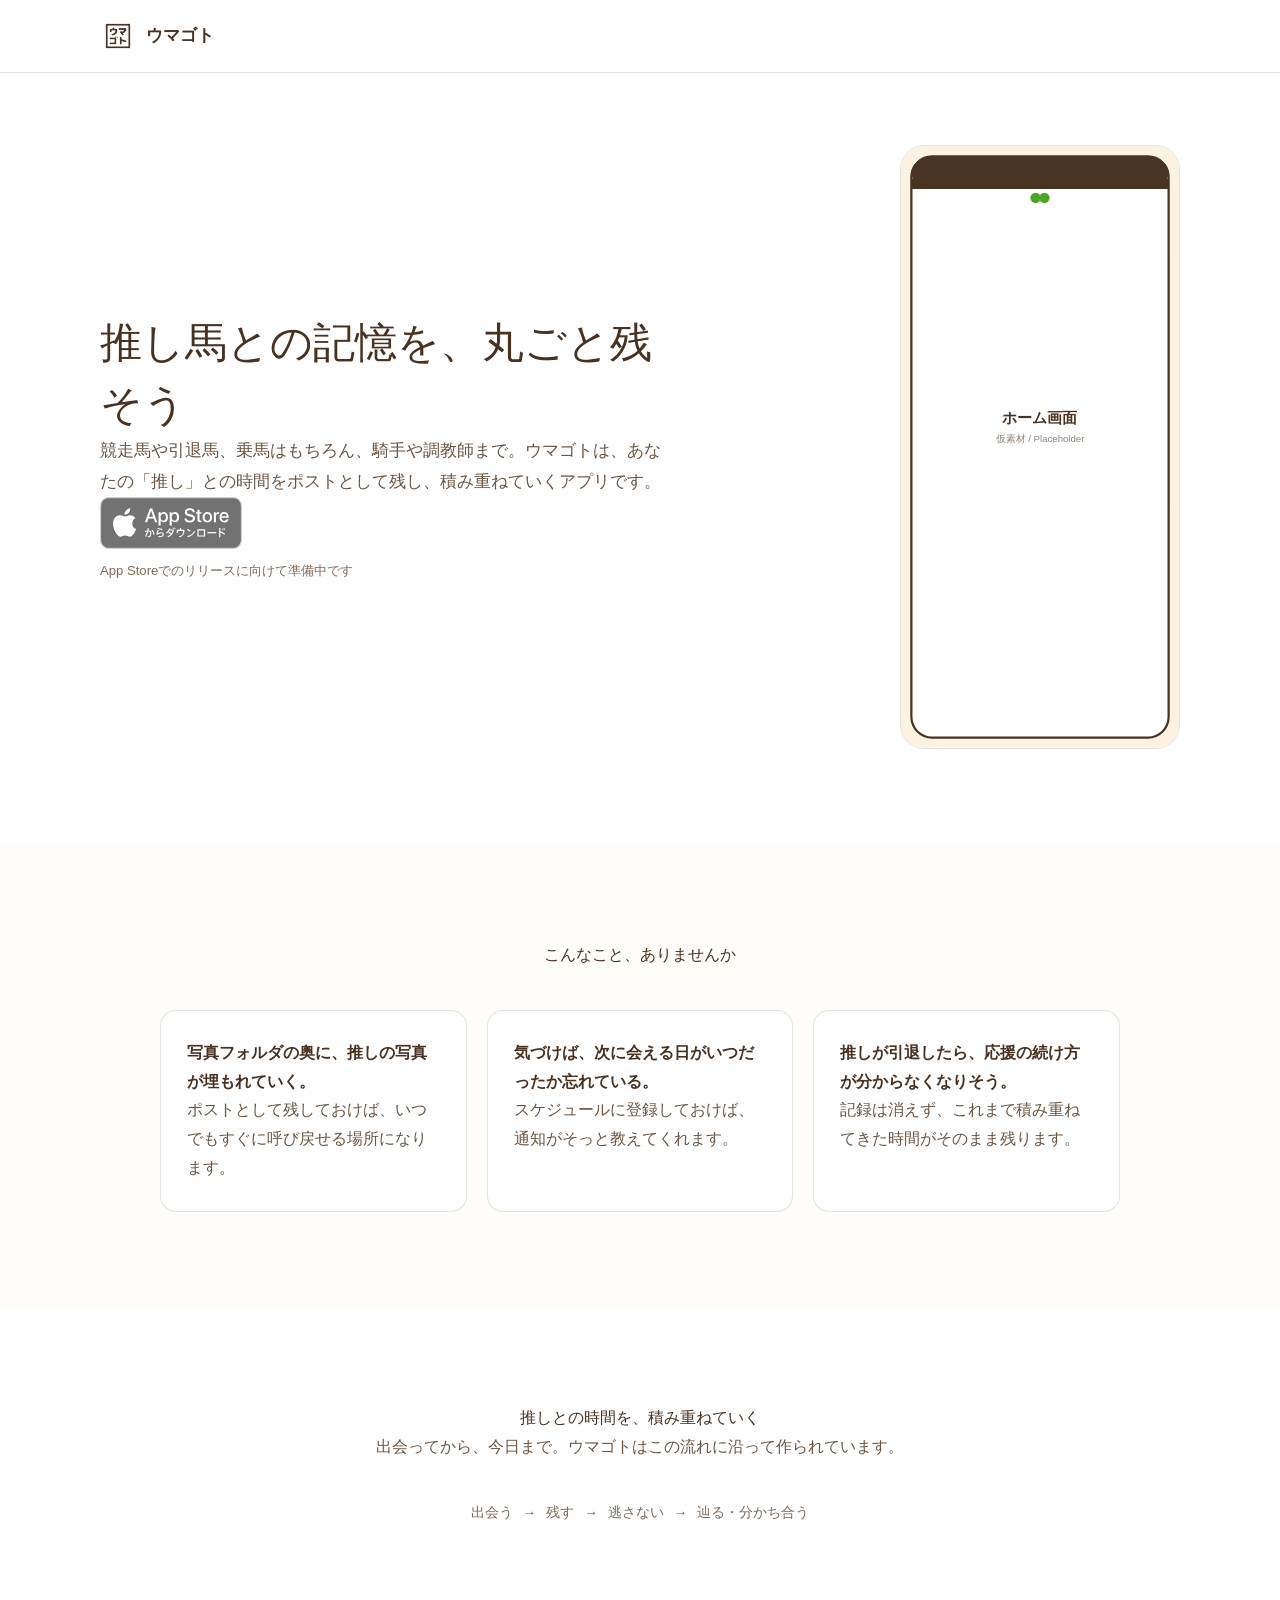
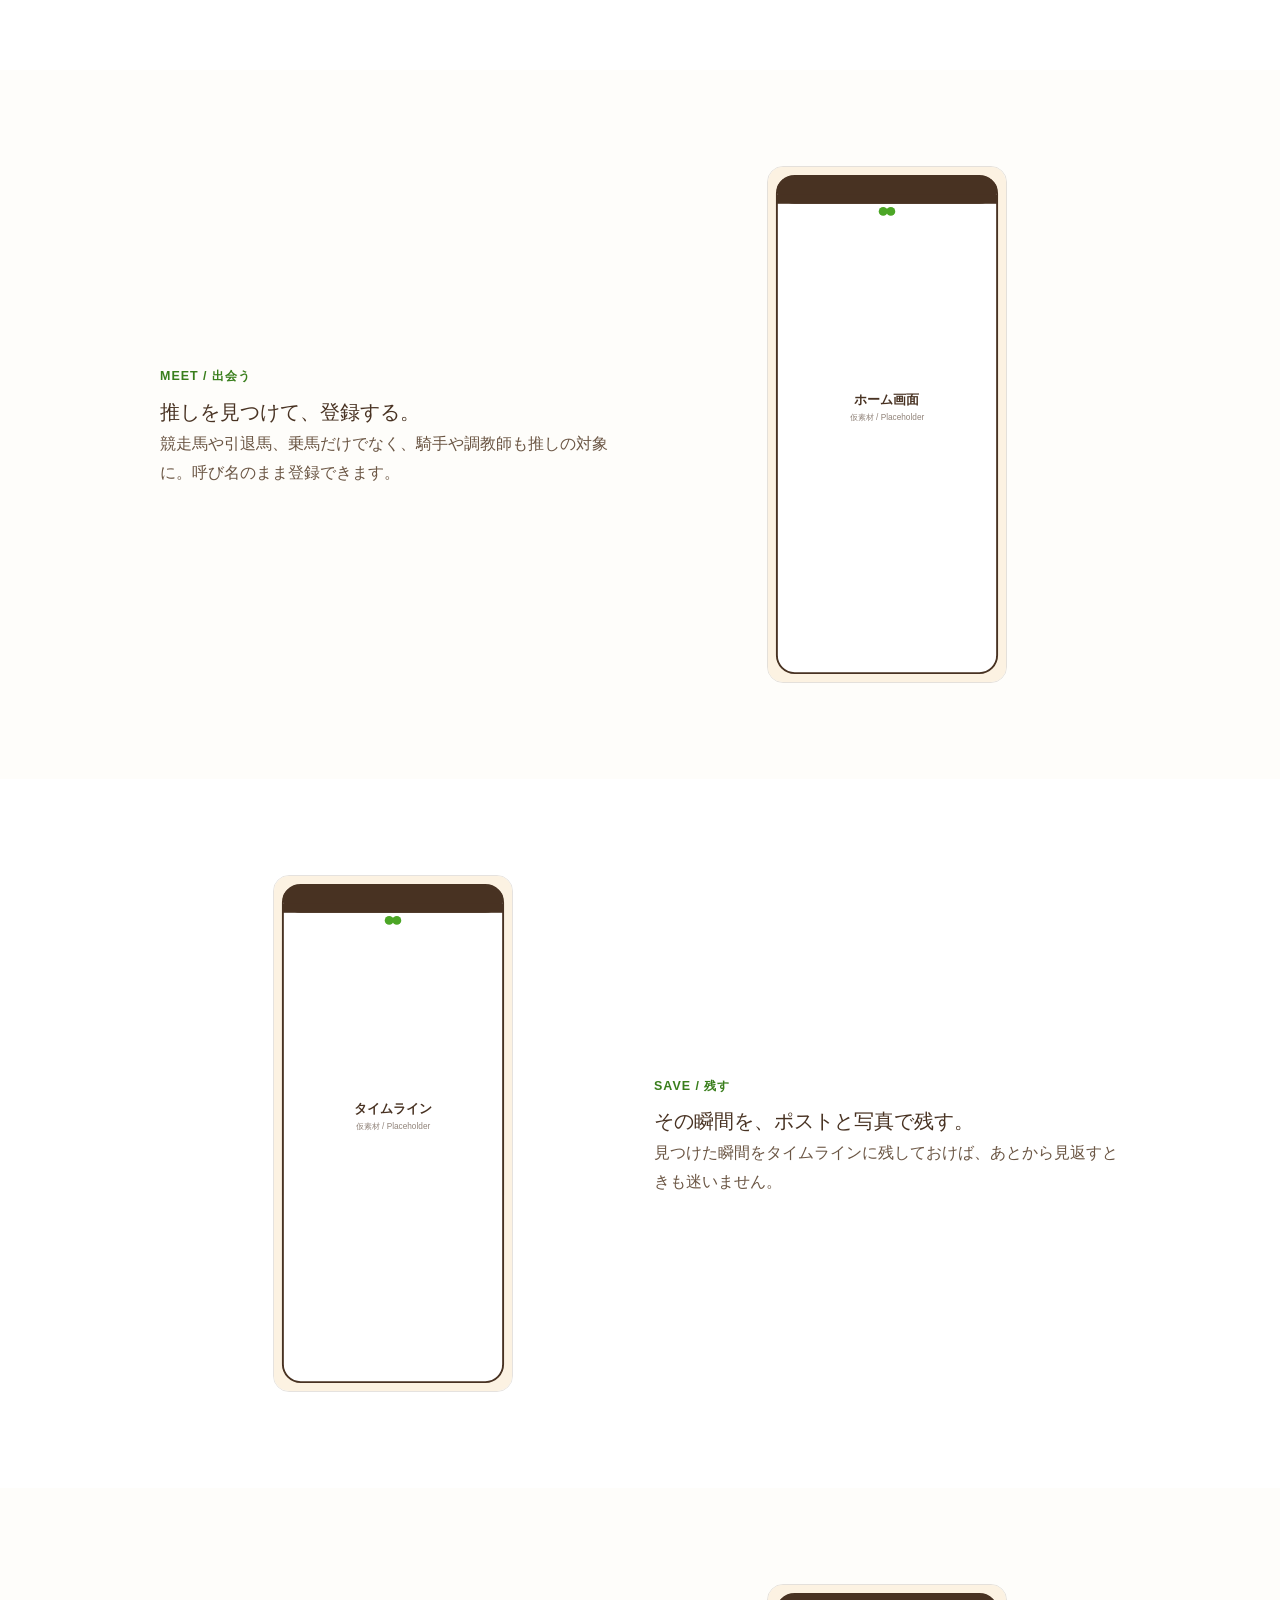
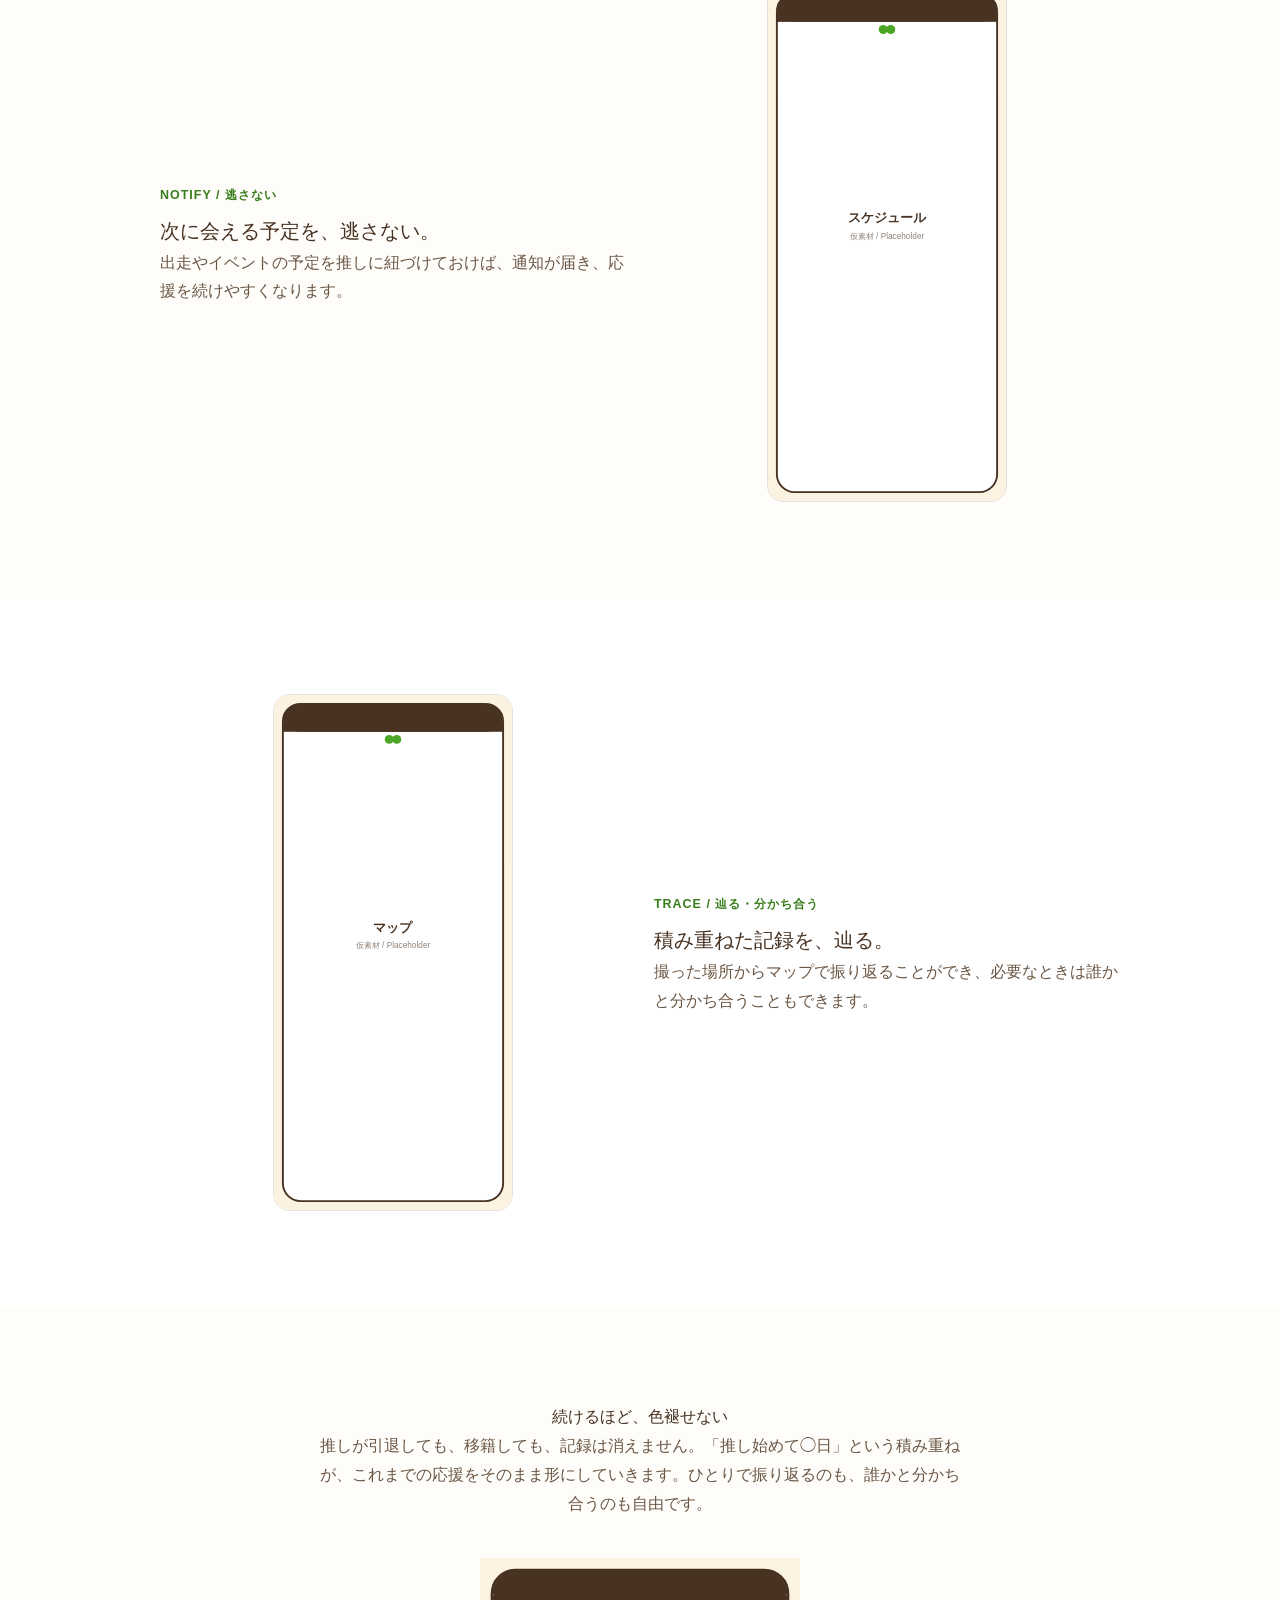
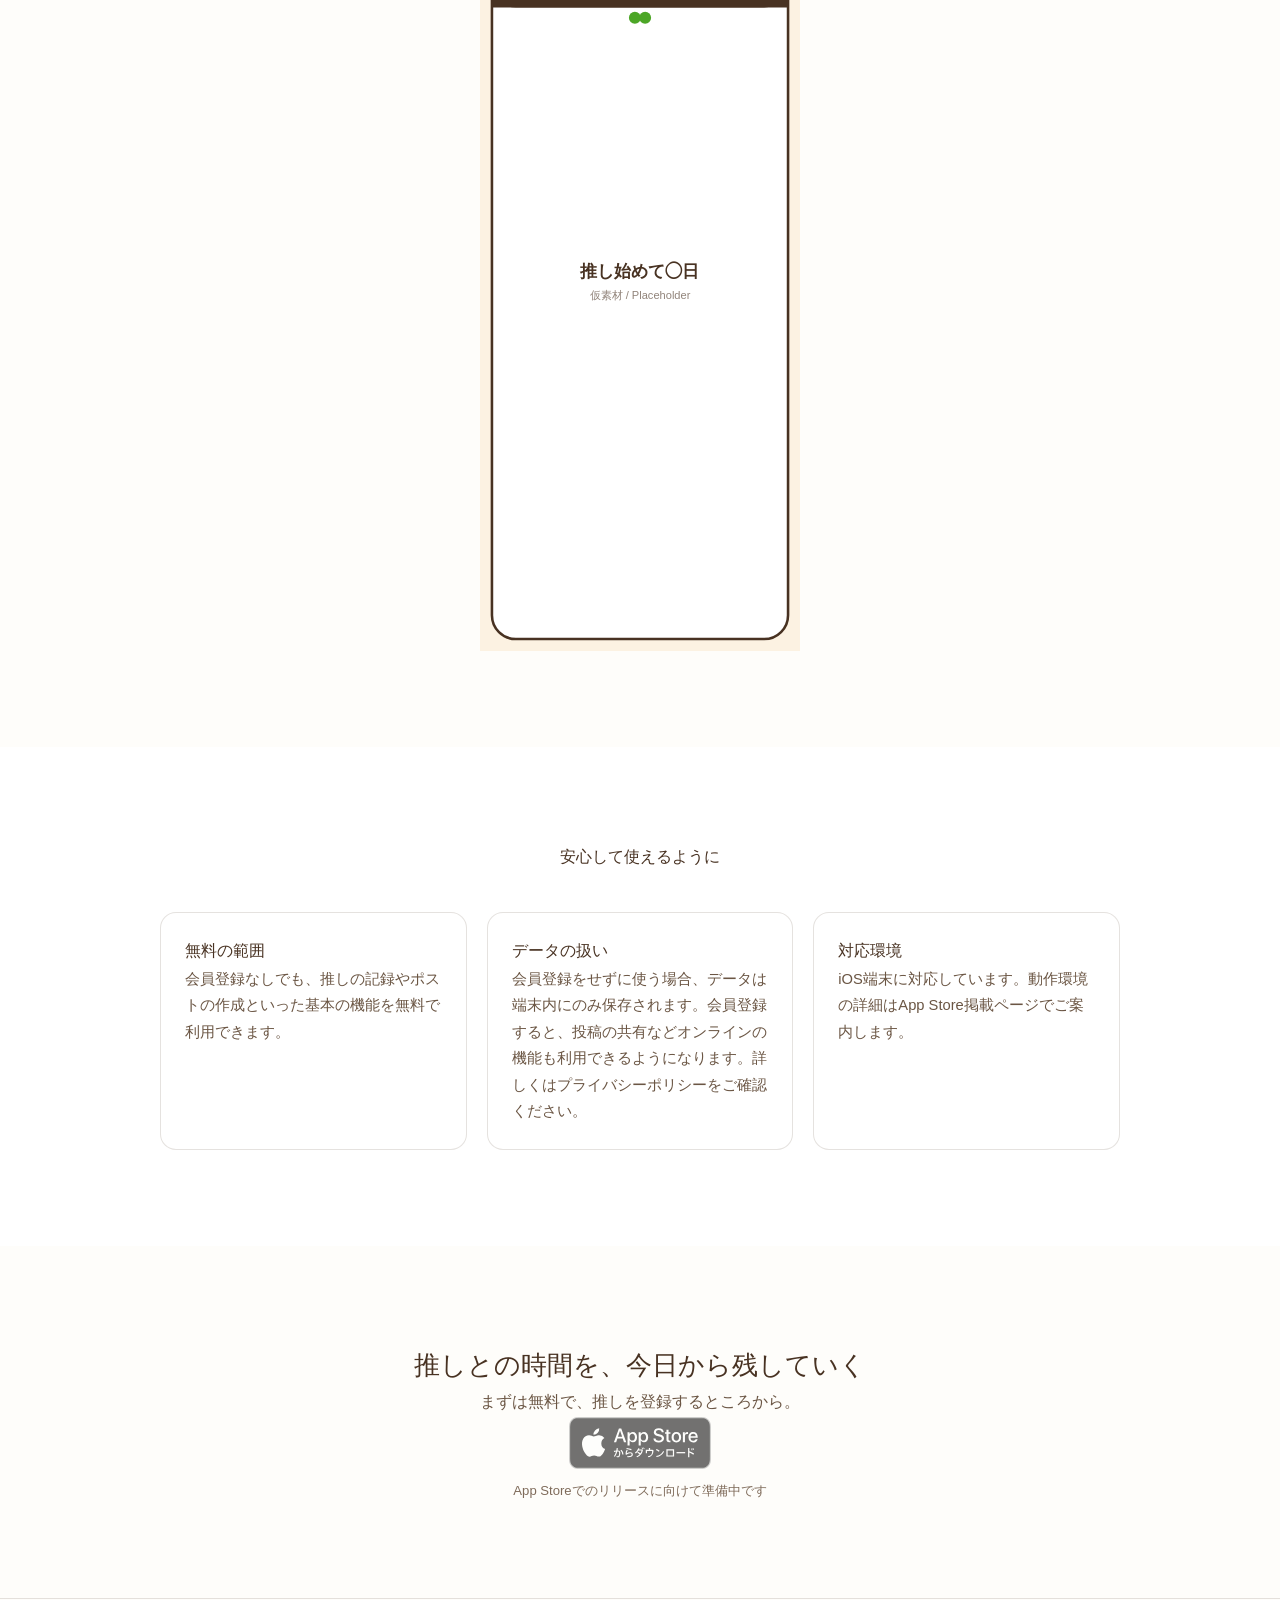
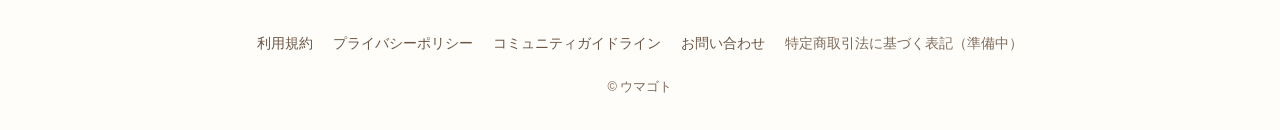
==== index.html @ 42f21f03 "feat: ウマゴト サービスサイトの初期実装 - トップページ（ファーストビュー/共感/主要機能/続ける価値/信頼material/最終CTA） - 利用規約・プライバシーポリシー・コミュニティガイ" ====
<!DOCTYPE html>
<html lang="ja">
<head>
<meta charset="UTF-8">
<meta name="viewport" content="width=device-width, initial-scale=1">
<title>ウマゴト｜推し馬との記憶を、丸ごと残そう</title>
<meta name="description" content="ウマゴトは、競走馬・引退馬・乗馬をはじめ、騎手や調教師まで、あなたの「推し」との時間を記録し、積み重ねていくアプリです。">
<link rel="canonical" href="https://umagoto.jp/">
<link rel="icon" type="image/png" sizes="512x512" href="/assets/images/icons/icon-512.png">
<link rel="icon" type="image/png" sizes="192x192" href="/assets/images/icons/icon-192.png">
<link rel="apple-touch-icon" href="/assets/images/icons/apple-touch-icon.png">
<meta property="og:type" content="website">
<meta property="og:site_name" content="ウマゴト">
<meta property="og:locale" content="ja_JP">
<meta property="og:title" content="ウマゴト｜推し馬との記憶を、丸ごと残そう">
<meta property="og:description" content="競走馬・引退馬・乗馬をはじめ、騎手や調教師まで。推しとの時間を記録し、積み重ねていくアプリです。">
<meta property="og:image" content="https://umagoto.jp/assets/images/og.png">
<meta property="og:url" content="https://umagoto.jp/">
<meta name="twitter:card" content="summary_large_image">
<link rel="stylesheet" href="/assets/css/tailwind.css">
<link rel="stylesheet" href="/assets/css/style.css">
</head>
<body>
<a class="skip-link" href="#main">本文へスキップ</a>

<header class="site-header">
  <div class="mx-auto flex max-w-[1120px] items-center px-5 py-[18px]">
    <a class="site-logo flex items-center gap-2.5" href="/">
      <img src="/assets/images/logo.png" alt="" width="36" height="36">
      <span>ウマゴト</span>
    </a>
  </div>
</header>

<main id="main">

  <!-- 1. ファーストビュー -->
  <section class="pt-14 pb-18 lg:pt-18 lg:pb-24">
    <div class="mx-auto grid max-w-[1120px] items-center gap-10 px-5 md:grid-cols-[1.1fr_0.9fr]">
      <div class="hero-copy text-center md:text-left">
        <h1>推し馬との記憶を、丸ごと残そう</h1>
        <p class="lede">競走馬や引退馬、乗馬はもちろん、騎手や調教師まで。ウマゴトは、あなたの「推し」との時間をポストとして残し、積み重ねていくアプリです。</p>
        <div class="hero-cta flex flex-col items-center gap-2.5 md:items-start">
          <a class="store-badge-link" href="#" aria-disabled="true" aria-label="App Storeで手に入れよう（準備中）" tabindex="-1">
            <img src="/assets/images/badges/app-store-badge-ja.svg" alt="" width="109" height="40" loading="lazy">
          </a>
          <p class="cta-note">App Storeでのリリースに向けて準備中です</p>
        </div>
      </div>
      <div class="hero-visual flex justify-center md:justify-end">
        <img class="max-w-[280px]" src="/assets/images/screenshots/screenshot-01-home.svg" alt="ウマゴトのホーム画面（仮素材）" width="375" height="812" loading="eager">
      </div>
    </div>
  </section>

  <!-- 2. 共感・利用場面 -->
  <section class="alt py-18 lg:py-24" aria-labelledby="empathy-heading">
    <div class="mx-auto max-w-[1120px] px-5">
      <div class="section-head mx-auto mb-10 max-w-[640px] text-center">
        <h2 id="empathy-heading">こんなこと、ありませんか</h2>
      </div>
      <div class="mx-auto grid max-w-[960px] grid-cols-1 gap-5 md:grid-cols-3">
        <div class="empathy-card px-[26px] py-7">
          <p class="trouble">写真フォルダの奥に、推しの写真が埋もれていく。</p>
          <p class="resolve">ポストとして残しておけば、いつでもすぐに呼び戻せる場所になります。</p>
        </div>
        <div class="empathy-card px-[26px] py-7">
          <p class="trouble">気づけば、次に会える日がいつだったか忘れている。</p>
          <p class="resolve">スケジュールに登録しておけば、通知がそっと教えてくれます。</p>
        </div>
        <div class="empathy-card px-[26px] py-7">
          <p class="trouble">推しが引退したら、応援の続け方が分からなくなりそう。</p>
          <p class="resolve">記録は消えず、これまで積み重ねてきた時間がそのまま残ります。</p>
        </div>
      </div>
    </div>
  </section>

  <!-- 3. 主要機能・見出し帯 -->
  <section class="py-18 lg:py-24" aria-labelledby="features-heading">
    <div class="mx-auto max-w-[1120px] px-5">
      <div class="section-head mx-auto mb-10 max-w-[640px] text-center">
        <h2 id="features-heading">推しとの時間を、積み重ねていく</h2>
        <p>出会ってから、今日まで。ウマゴトはこの流れに沿って作られています。</p>
      </div>
      <p class="flow-index" aria-hidden="true">
        <span>出会う</span><span>残す</span><span>逃さない</span><span>辿る・分かち合う</span>
      </p>
    </div>
  </section>

  <!-- 3-1. 出会う -->
  <section class="alt py-18 lg:py-24">
    <div class="mx-auto max-w-[1120px] px-5">
      <div class="mx-auto grid max-w-[960px] grid-cols-1 items-center gap-7 md:grid-cols-2">
        <div class="feature-copy">
          <span class="eyebrow">MEET / 出会う</span>
          <h3>推しを見つけて、登録する。</h3>
          <p>競走馬や引退馬、乗馬だけでなく、騎手や調教師も推しの対象に。呼び名のまま登録できます。</p>
        </div>
        <div class="feature-visual">
          <img class="mx-auto max-w-[240px]" src="/assets/images/screenshots/screenshot-01-home.svg" alt="推しの登録画面（仮素材）" width="375" height="812" loading="lazy">
        </div>
      </div>
    </div>
  </section>

  <!-- 3-2. 残す -->
  <section class="py-18 lg:py-24">
    <div class="mx-auto max-w-[1120px] px-5">
      <div class="mx-auto grid max-w-[960px] grid-cols-1 items-center gap-7 md:grid-cols-2">
        <div class="feature-copy md:order-2">
          <span class="eyebrow">SAVE / 残す</span>
          <h3>その瞬間を、ポストと写真で残す。</h3>
          <p>見つけた瞬間をタイムラインに残しておけば、あとから見返すときも迷いません。</p>
        </div>
        <div class="feature-visual md:order-1">
          <img class="mx-auto max-w-[240px]" src="/assets/images/screenshots/screenshot-02-timeline.svg" alt="タイムライン画面（仮素材）" width="375" height="812" loading="lazy">
        </div>
      </div>
    </div>
  </section>

  <!-- 3-3. 逃さない -->
  <section class="alt py-18 lg:py-24">
    <div class="mx-auto max-w-[1120px] px-5">
      <div class="mx-auto grid max-w-[960px] grid-cols-1 items-center gap-7 md:grid-cols-2">
        <div class="feature-copy">
          <span class="eyebrow">NOTIFY / 逃さない</span>
          <h3>次に会える予定を、逃さない。</h3>
          <p>出走やイベントの予定を推しに紐づけておけば、通知が届き、応援を続けやすくなります。</p>
        </div>
        <div class="feature-visual">
          <img class="mx-auto max-w-[240px]" src="/assets/images/screenshots/screenshot-05-schedule.svg" alt="スケジュール画面（仮素材）" width="375" height="812" loading="lazy">
        </div>
      </div>
    </div>
  </section>

  <!-- 3-4. 辿る・分かち合う -->
  <section class="py-18 lg:py-24">
    <div class="mx-auto max-w-[1120px] px-5">
      <div class="mx-auto grid max-w-[960px] grid-cols-1 items-center gap-7 md:grid-cols-2">
        <div class="feature-copy md:order-2">
          <span class="eyebrow">TRACE / 辿る・分かち合う</span>
          <h3>積み重ねた記録を、辿る。</h3>
          <p>撮った場所からマップで振り返ることができ、必要なときは誰かと分かち合うこともできます。</p>
        </div>
        <div class="feature-visual md:order-1">
          <img class="mx-auto max-w-[240px]" src="/assets/images/screenshots/screenshot-06-map.svg" alt="マップ画面（仮素材）" width="375" height="812" loading="lazy">
        </div>
      </div>
    </div>
  </section>

  <!-- 4. 続ける価値 -->
  <section class="alt py-18 text-center lg:py-24" aria-labelledby="continuity-heading">
    <div class="mx-auto max-w-[1120px] px-5">
      <div class="section-head mx-auto mb-10 max-w-[640px] text-center">
        <h2 id="continuity-heading">続けるほど、色褪せない</h2>
        <p>推しが引退しても、移籍しても、記録は消えません。「推し始めて◯日」という積み重ねが、これまでの応援をそのまま形にしていきます。ひとりで振り返るのも、誰かと分かち合うのも自由です。</p>
      </div>
      <div class="mx-auto mt-8 max-w-xs">
        <img src="/assets/images/screenshots/screenshot-03-anniversary.svg" alt="推し始めてからの日数を記録する画面（仮素材）" width="375" height="812" loading="lazy">
      </div>
    </div>
  </section>

  <!-- 5. 信頼・安心材料 -->
  <section class="py-18 lg:py-24" aria-labelledby="trust-heading">
    <div class="mx-auto max-w-[1120px] px-5">
      <div class="section-head mx-auto mb-10 max-w-[640px] text-center">
        <h2 id="trust-heading">安心して使えるように</h2>
      </div>
      <div class="mx-auto grid max-w-[960px] grid-cols-1 gap-5 md:grid-cols-3">
        <div class="trust-item p-6">
          <h3>無料の範囲</h3>
          <p>会員登録なしでも、推しの記録やポストの作成といった基本の機能を無料で利用できます。</p>
        </div>
        <div class="trust-item p-6">
          <h3>データの扱い</h3>
          <p>会員登録をせずに使う場合、データは端末内にのみ保存されます。会員登録すると、投稿の共有などオンラインの機能も利用できるようになります。詳しくは<a href="/privacy/">プライバシーポリシー</a>をご確認ください。</p>
        </div>
        <div class="trust-item p-6">
          <h3>対応環境</h3>
          <p>iOS端末に対応しています。動作環境の詳細はApp Store掲載ページでご案内します。</p>
        </div>
      </div>
    </div>
  </section>

  <!-- 6. 最終CTA -->
  <section class="alt final-cta py-18 text-center lg:py-24" aria-labelledby="final-cta-heading">
    <div class="mx-auto max-w-[1120px] px-5">
      <h2 id="final-cta-heading">推しとの時間を、今日から残していく</h2>
      <p class="lede">まずは無料で、推しを登録するところから。</p>
      <div class="hero-cta flex flex-col items-center gap-2.5">
        <a class="store-badge-link" href="#" aria-disabled="true" aria-label="App Storeで手に入れよう（準備中）" tabindex="-1">
          <img src="/assets/images/badges/app-store-badge-ja.svg" alt="" width="109" height="40" loading="lazy">
        </a>
        <p class="cta-note">App Storeでのリリースに向けて準備中です</p>
      </div>
    </div>
  </section>

</main>

<footer class="site-footer">
  <div class="mx-auto flex max-w-[1120px] flex-col items-center gap-[18px] px-5 py-8 text-center">
    <nav class="footer-nav" aria-label="フッター">
      <ul class="m-0 flex list-none flex-wrap justify-center gap-x-5 gap-y-2 p-0">
        <li><a href="/terms/">利用規約</a></li>
        <li><a href="/privacy/">プライバシーポリシー</a></li>
        <li><a href="/guidelines/">コミュニティガイドライン</a></li>
        <li><a href="/contact/">お問い合わせ</a></li>
        <li><span class="is-disabled" aria-disabled="true">特定商取引法に基づく表記（準備中）</span></li>
      </ul>
    </nav>
    <p class="footer-meta">&copy; ウマゴト</p>
  </div>
</footer>

</body>
</html>
---- assets/css/style.css ----
/* ==========================================================================
   ウマゴト サービスサイト - 共通 / トップページ スタイル（コンポーネント用）

   レイアウト（.wrap・セクションの余白・カードのグリッド・ヘッダー/フッターの
   並び・レスポンシブ分岐など、ページ間で繰り返される構造）は各HTMLファイル側で
   Tailwindのユーティリティクラスを使う。このファイルには、ボタンやバッジ、
   skip-linkのような自己完結した小さなコンポーネントの見た目（配色・タイポ
   グラフィ・角丸/境界線・フォーカス/モーション対応）だけを残す。
   デザイントークンと運用ルールは CLAUDE.md を参照。
   ========================================================================== */

:root {
  --color-bg: #ffffff;
  --color-bg-alt: rgb(254, 253, 250);
  --color-cream: #fcf2e2;
  --color-surface: #ffffff;
  --color-brown: #483222;
  --color-brown-soft: #6b5644;
  --color-brown-faint: #7f6b5a;
  --color-green: #397e1c;
  --color-border: rgba(72, 50, 34, 0.14);
  --color-border-strong: rgba(72, 50, 34, 0.28);
  --font-sans: -apple-system, BlinkMacSystemFont, "Hiragino Sans", "Hiragino Kaku Gothic ProN",
    "Noto Sans JP", "Yu Gothic", sans-serif;
  --radius-lg: 24px;
  --radius-md: 16px;
  --radius-sm: 10px;
  color-scheme: light;
}

body {
  background: var(--color-bg);
  color: var(--color-brown);
  font-family: var(--font-sans);
  line-height: 1.8;
  -webkit-font-smoothing: antialiased;
}

a {
  color: inherit;
}

/* Skip link（自己完結コンポーネント） ------------------------------------- */
.skip-link {
  position: absolute;
  left: -9999px;
  top: 0;
  background: var(--color-brown);
  color: var(--color-cream);
  padding: 10px 16px;
  border-radius: 0 0 var(--radius-sm) 0;
  z-index: 100;
}
.skip-link:focus {
  left: 0;
}

/* Header ----------------------------------------------------------------- */
.site-header {
  background: #ffffff;
  border-bottom: 1px solid var(--color-border);
}
.site-logo {
  font-weight: 700;
  font-size: 1.05rem;
  text-decoration: none;
  color: var(--color-brown);
}

/* Sections（背景色のみ。余白・グリッドはTailwind） -------------------------- */
section.alt {
  background: var(--color-bg-alt);
}
.section-head p {
  color: var(--color-brown-soft);
}

/* Eyebrowラベル（自己完結コンポーネント） --------------------------------- */
.eyebrow {
  display: inline-block;
  font-size: 0.78rem;
  letter-spacing: 0.08em;
  font-weight: 700;
  color: var(--color-green);
  margin-bottom: 6px;
}

/* Hero ---------------------------------------------------------------------- */
.hero-copy h1 {
  font-size: clamp(1.7rem, 5vw, 2.6rem);
  line-height: 1.5;
}
.hero-copy .lede {
  font-size: 1.05rem;
  color: var(--color-brown-soft);
}
.hero-visual img {
  border-radius: var(--radius-lg);
  border: 1px solid var(--color-border);
}

/* App Store バッジ / CTA（自己完結コンポーネント） -------------------------- */
.store-badge-link {
  display: inline-flex;
  line-height: 0;
  border-radius: var(--radius-sm);
}
.store-badge-link img {
  height: 52px;
  width: auto;
}
.store-badge-link[aria-disabled="true"] {
  pointer-events: none;
  opacity: 0.55;
  filter: grayscale(35%);
}
.cta-note {
  font-size: 0.82rem;
  color: var(--color-brown-faint);
}

/* Empathy cards --------------------------------------------------------------- */
.empathy-card {
  background: var(--color-surface);
  border: 1px solid var(--color-border);
  border-radius: var(--radius-md);
}
.empathy-card p.trouble {
  font-weight: 700;
}
.empathy-card p.resolve {
  color: var(--color-brown-soft);
}

/* Feature flow ------------------------------------------------------------------ */
.feature-copy h3 {
  font-size: 1.25rem;
}
.feature-copy p {
  color: var(--color-brown-soft);
}
.feature-visual img {
  border-radius: var(--radius-md);
  border: 1px solid var(--color-border);
}

/* 利用フロー（自己完結の装飾コンポーネント） --------------------------------- */
.flow-index {
  display: flex;
  justify-content: center;
  flex-wrap: wrap;
  gap: 10px;
  margin-bottom: 48px;
  color: var(--color-brown-faint);
  font-size: 0.85rem;
}
.flow-index span:not(:last-child)::after {
  content: "→";
  margin-left: 10px;
  color: var(--color-green);
}

/* Trust --------------------------------------------------------------------------- */
.trust-item {
  border: 1px solid var(--color-border);
  border-radius: var(--radius-md);
  background: var(--color-surface);
}
.trust-item h3 {
  font-size: 1rem;
}
.trust-item p {
  color: var(--color-brown-soft);
  font-size: 0.92rem;
}

/* Final CTA ------------------------------------------------------------------------- */
.final-cta h2 {
  font-size: 1.6rem;
}
.final-cta p.lede {
  color: var(--color-brown-soft);
}

/* Footer ----------------------------------------------------------------------------- */
.site-footer {
  border-top: 1px solid var(--color-border);
  background: var(--color-bg-alt);
}
.footer-nav ul {
  font-size: 0.88rem;
}
.footer-nav a {
  text-decoration: none;
  color: var(--color-brown-soft);
}
.footer-nav a:hover,
.footer-nav a:focus-visible {
  color: var(--color-brown);
}
.footer-nav .is-disabled {
  color: var(--color-brown-faint);
  cursor: default;
}
.footer-meta {
  font-size: 0.8rem;
  color: var(--color-brown-faint);
}

/* Buttons（自己完結コンポーネント） -------------------------------------------------- */
.btn {
  display: inline-block;
  text-decoration: none;
  font-weight: 700;
  border-radius: 999px;
  padding: 12px 26px;
  font-size: 0.95rem;
}
.btn-primary {
  background: var(--color-brown);
  color: var(--color-cream);
}
.btn-primary:hover,
.btn-primary:focus-visible {
  background: #3a281b;
}

/* Motion ------------------------------------------------------------------------------------- */
html {
  scroll-behavior: smooth;
}
@media (prefers-reduced-motion: reduce) {
  html {
    scroll-behavior: auto;
  }
  * {
    animation-duration: 0.001ms !important;
    animation-iteration-count: 1 !important;
    transition-duration: 0.001ms !important;
  }
}

/* Focus visibility ----------------------------------------------------------------------------- */
a:focus-visible,
button:focus-visible {
  outline: 3px solid var(--color-green);
  outline-offset: 2px;
}
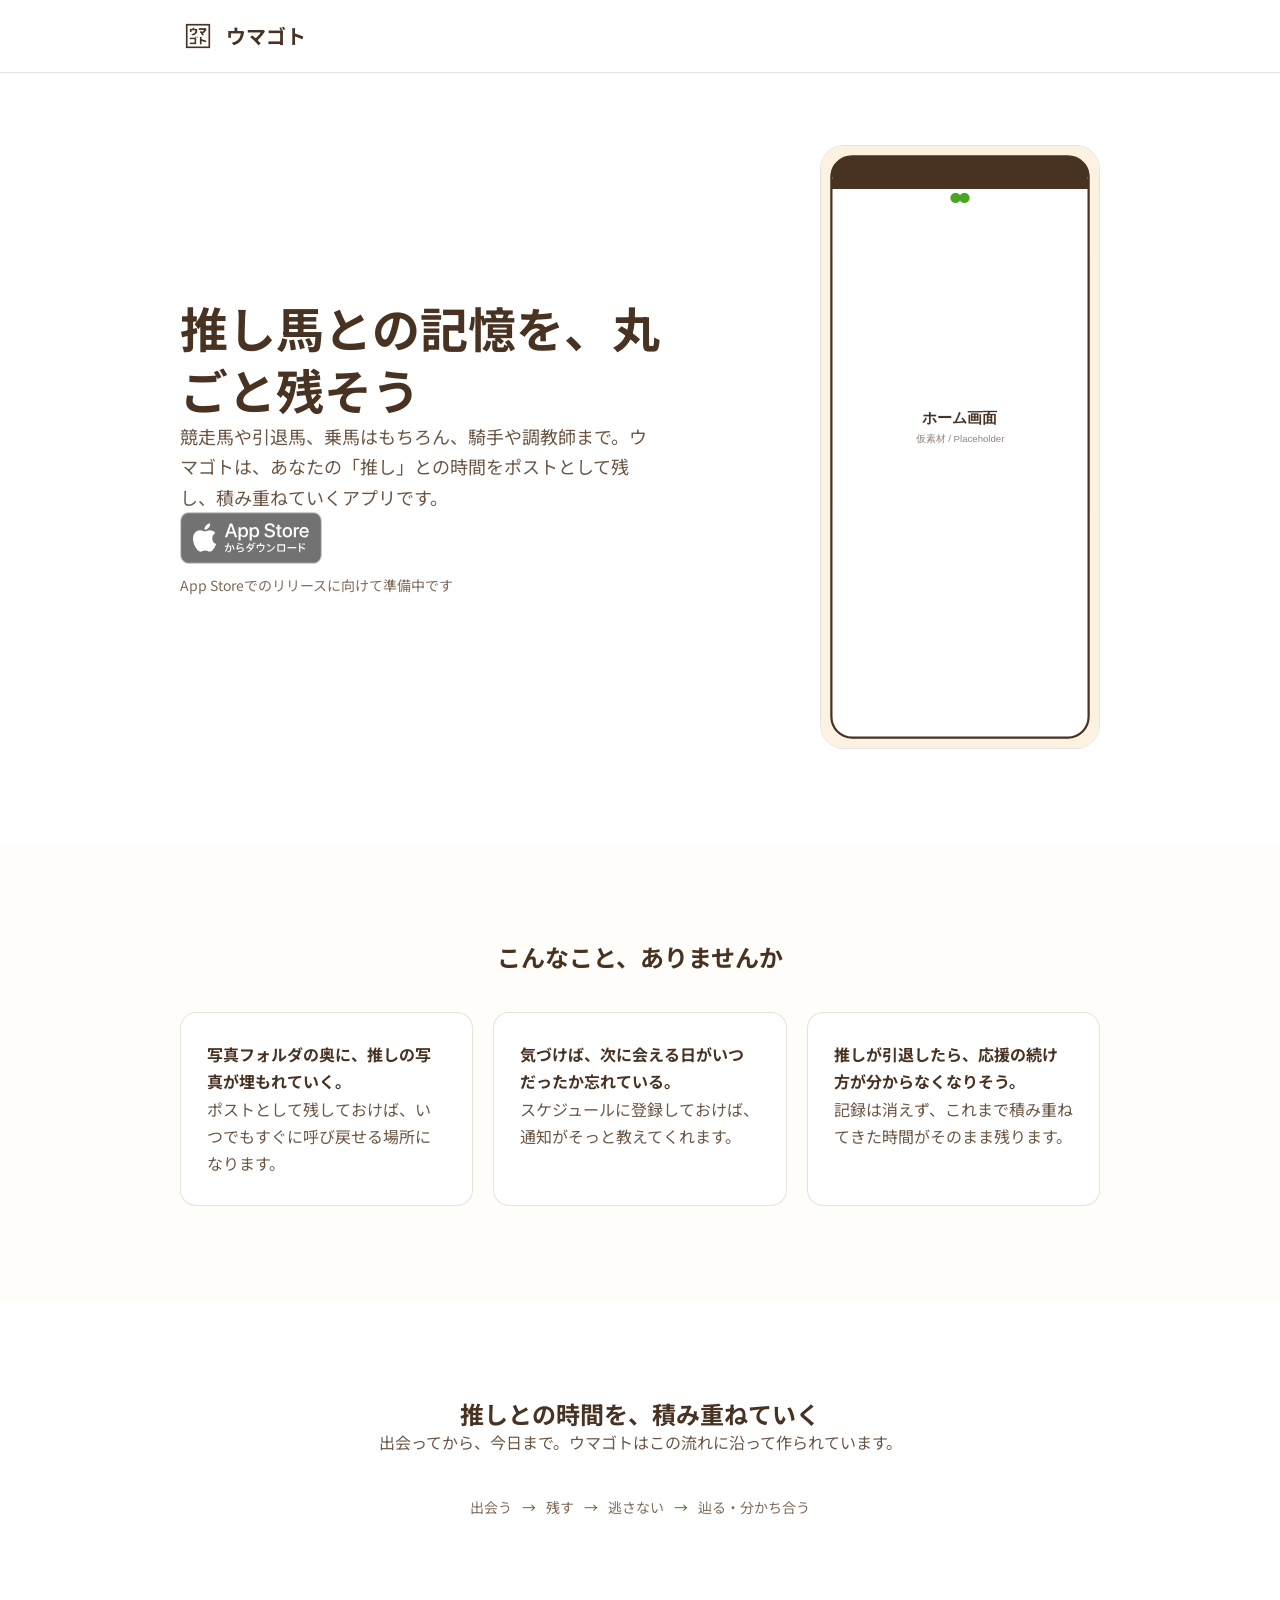
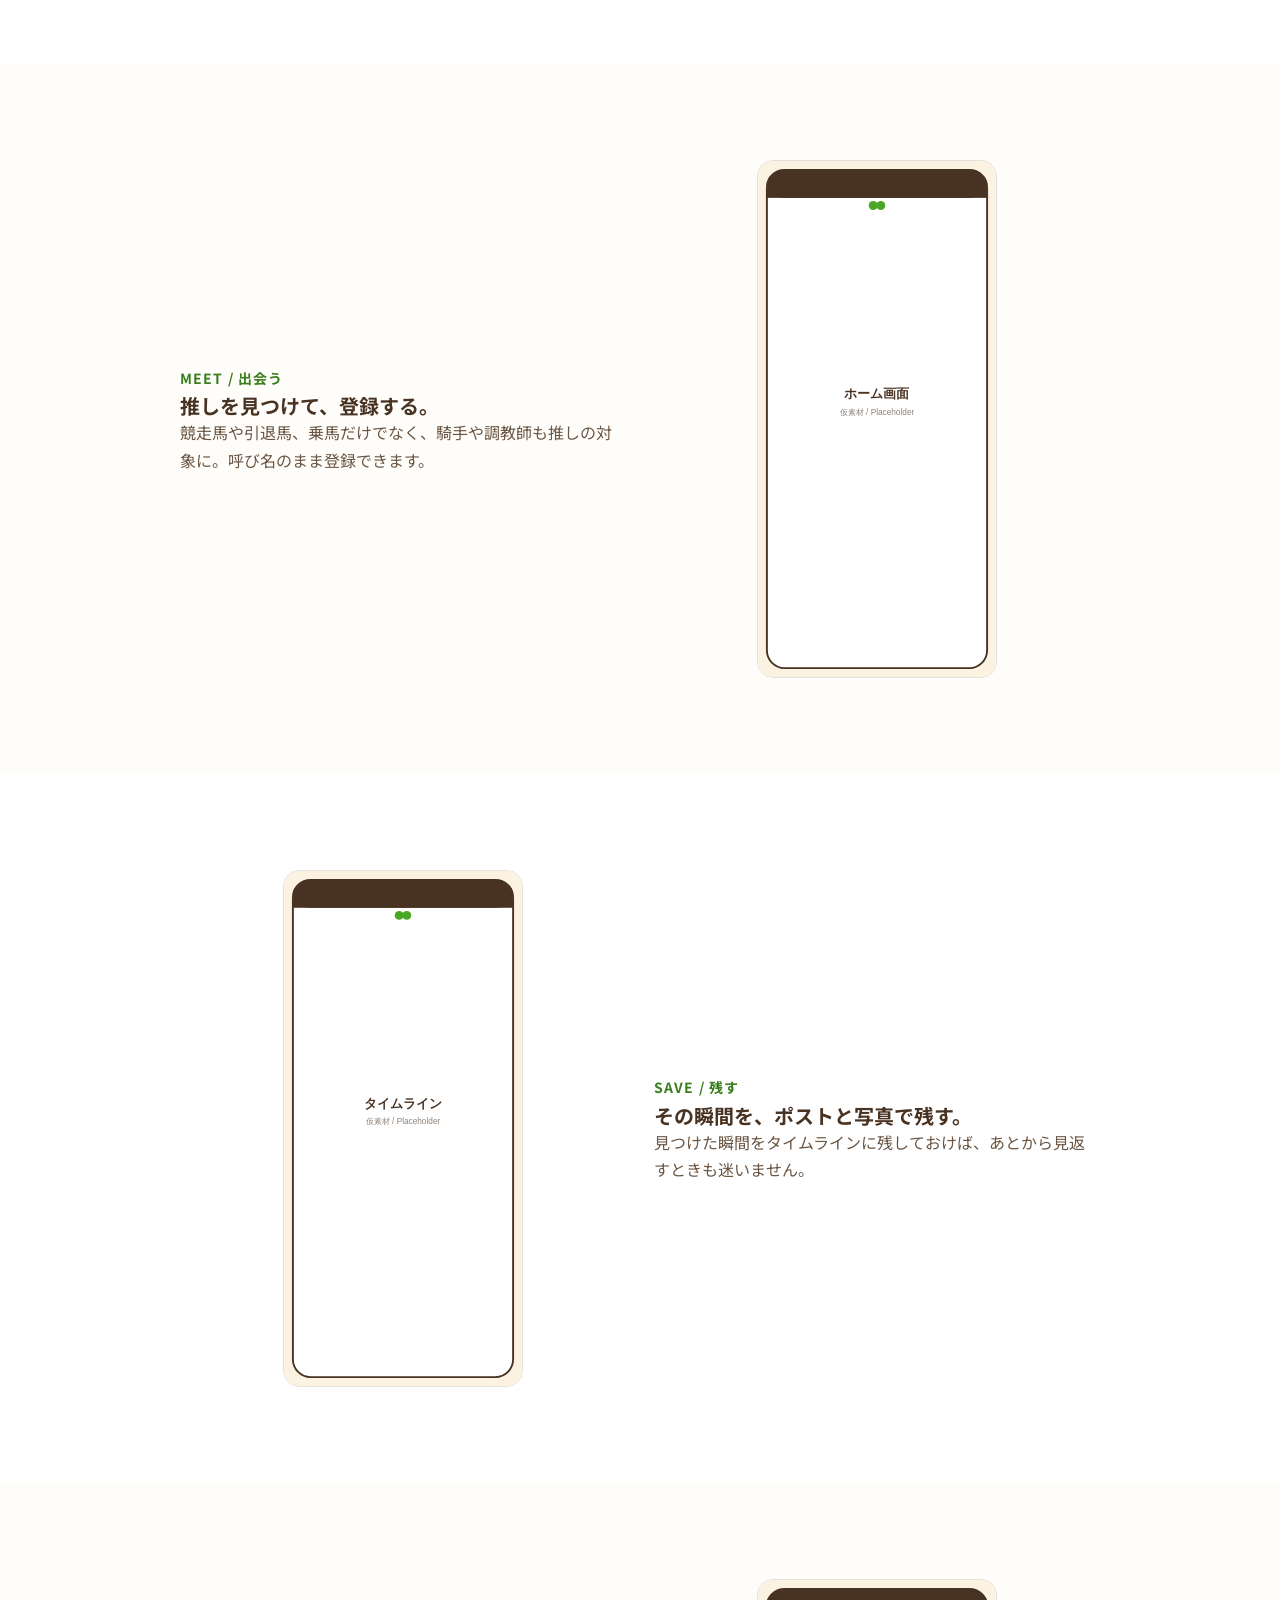
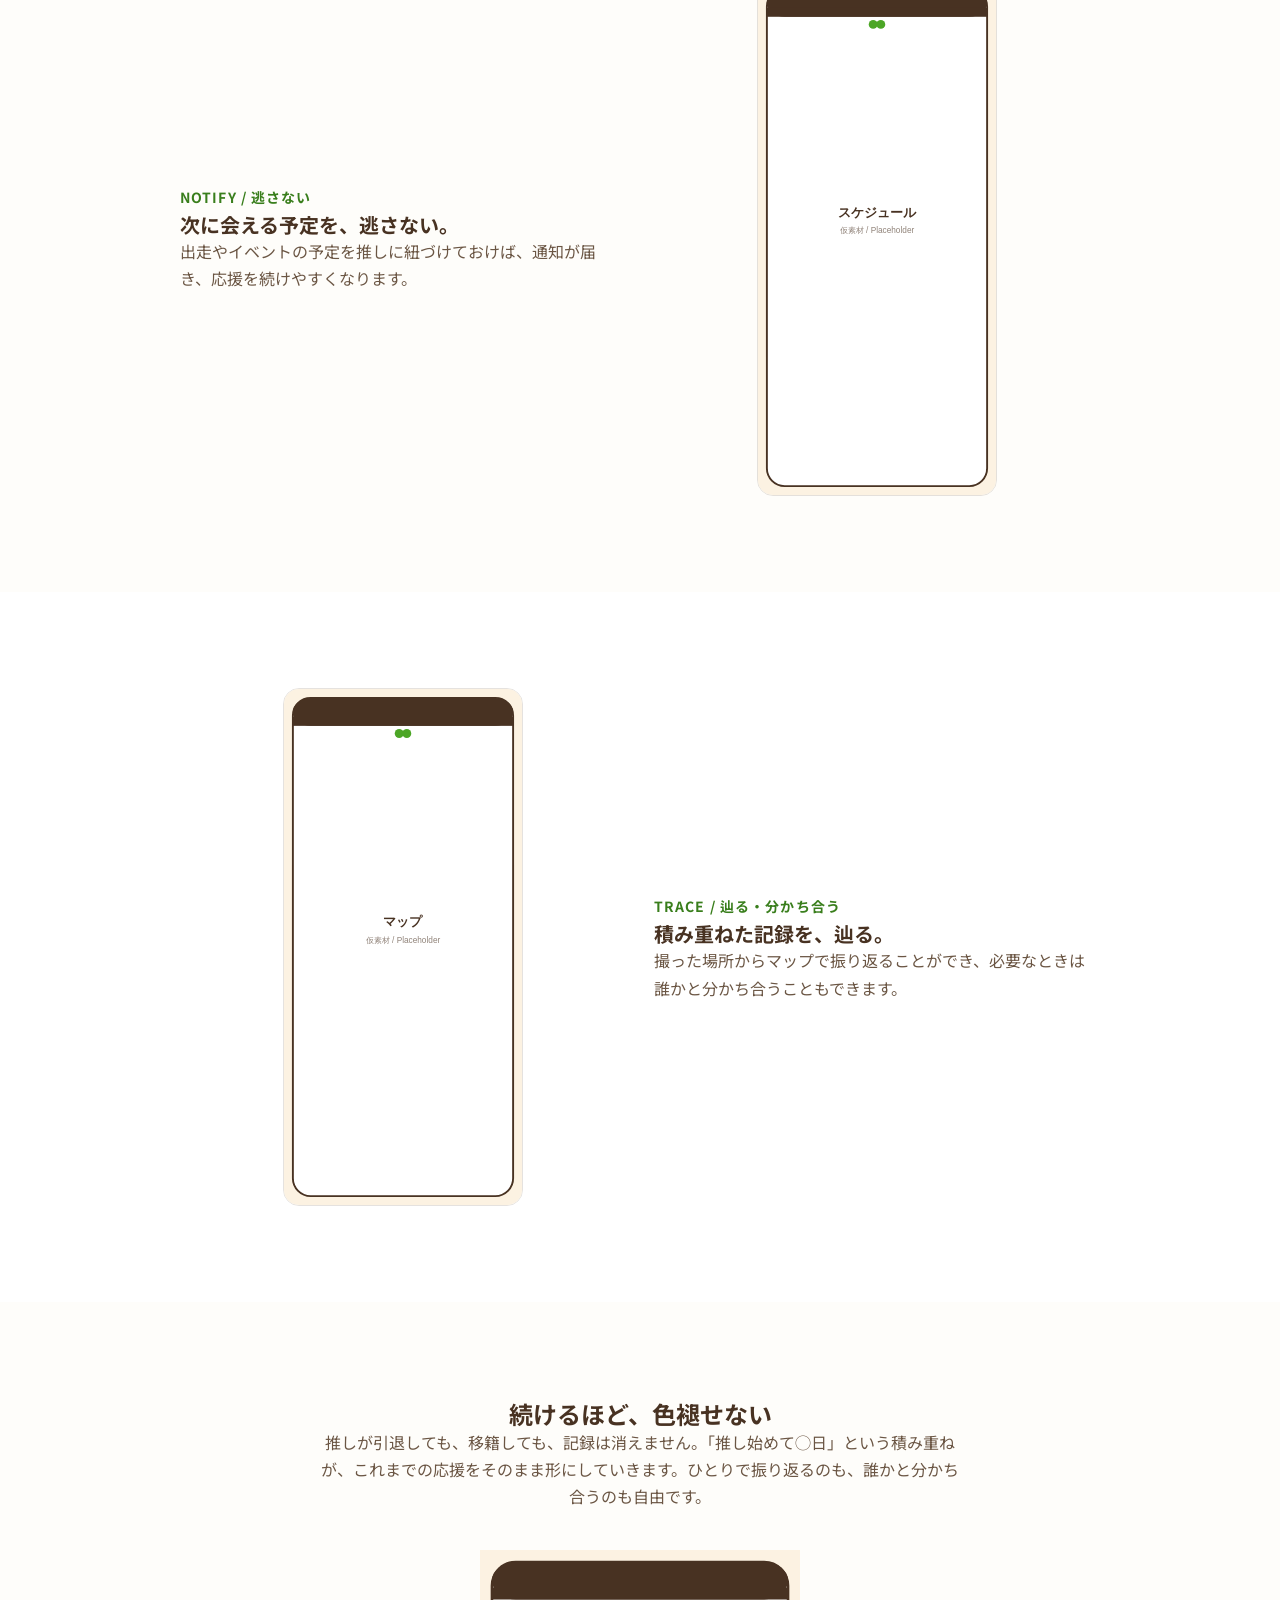
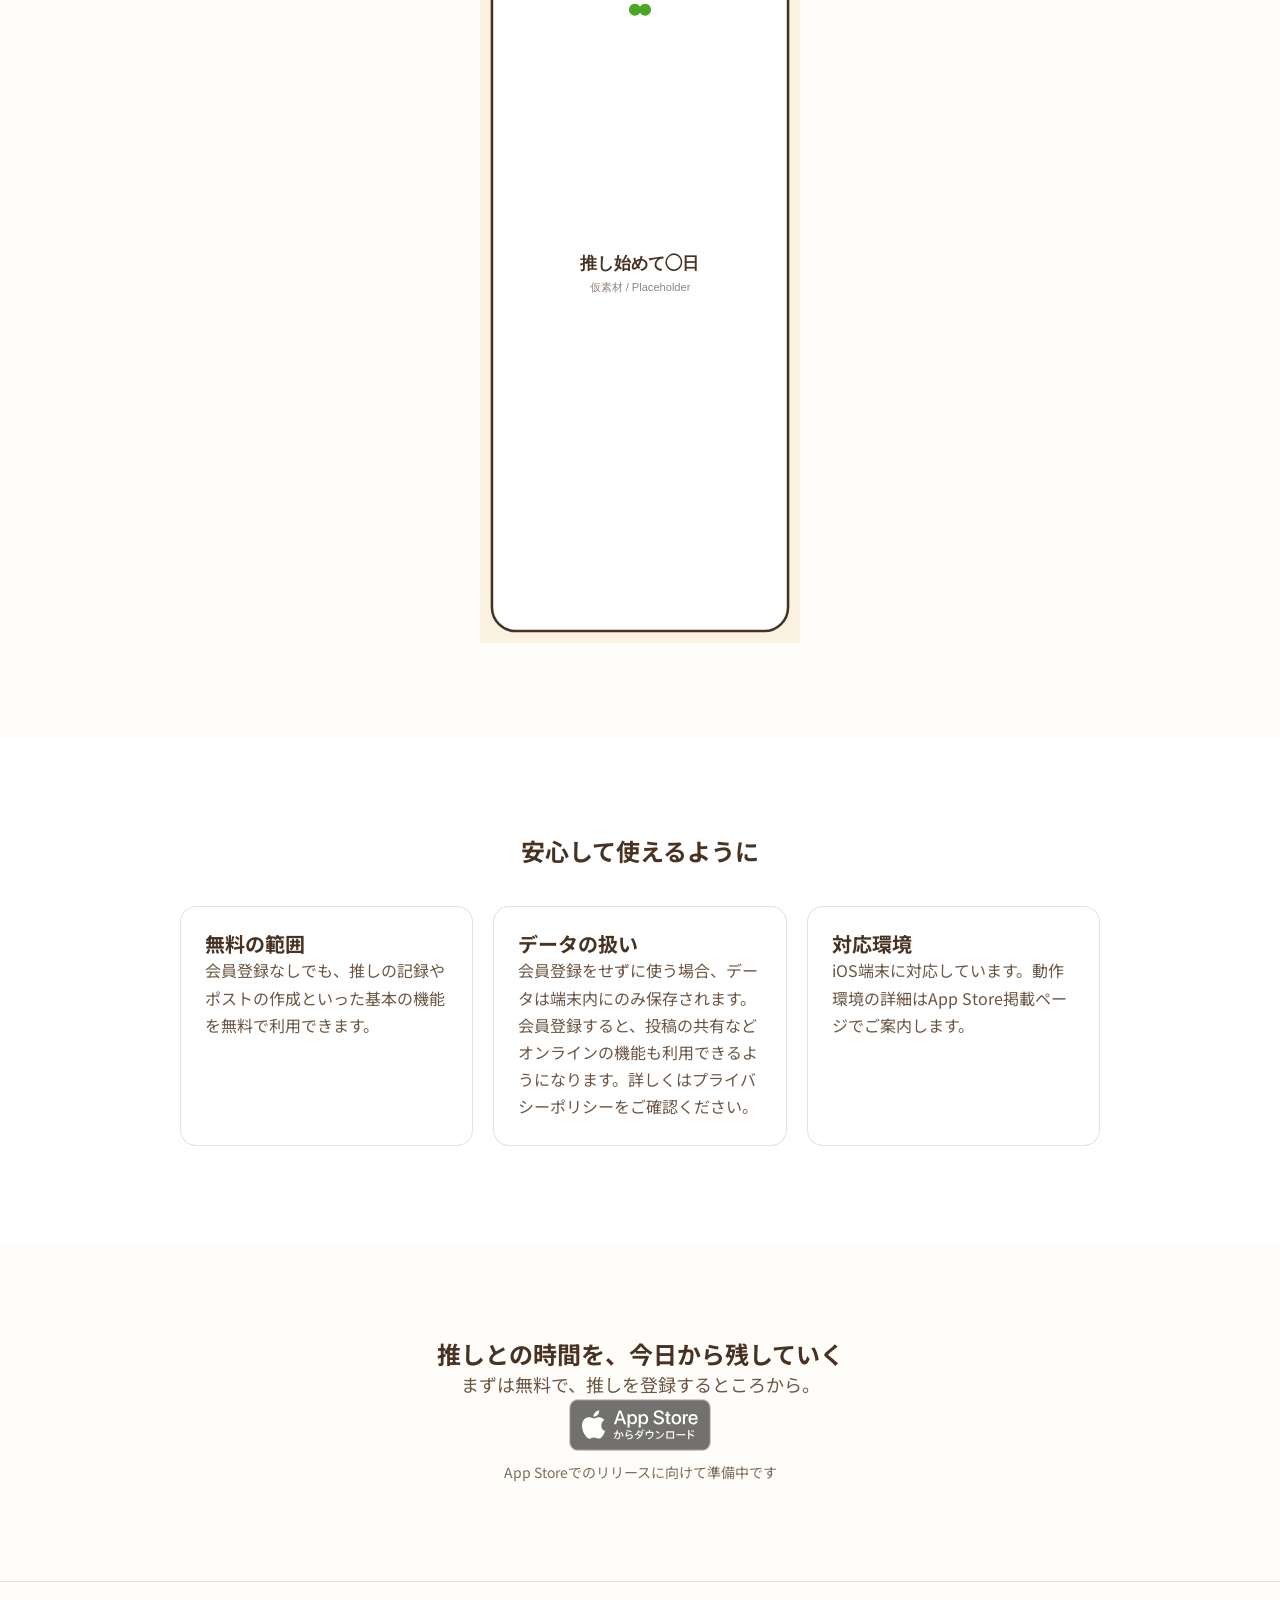
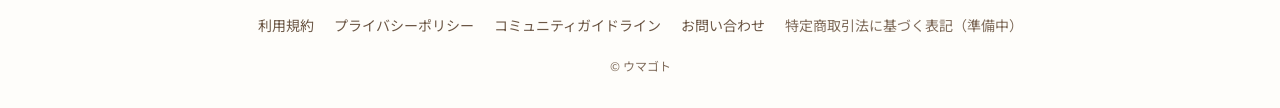
==== commit c089e43e: "feat: フォントサイズ規約の実装・メインカラム960px化・Noto Sans JP導入 - CLAUDE.mdのフォントサイズ規約（トークンスケール・行間）をstyle.css/legal.cs" ====
--- a/index.html
+++ b/index.html
@@ -17,6 +17,9 @@
 <meta property="og:image" content="https://umagoto.jp/assets/images/og.png">
 <meta property="og:url" content="https://umagoto.jp/">
 <meta name="twitter:card" content="summary_large_image">
+<link rel="preconnect" href="https://fonts.googleapis.com">
+<link rel="preconnect" href="https://fonts.gstatic.com" crossorigin>
+<link rel="stylesheet" href="https://fonts.googleapis.com/css2?family=Noto+Sans+JP:wght@400;700&display=swap">
 <link rel="stylesheet" href="/assets/css/tailwind.css">
 <link rel="stylesheet" href="/assets/css/style.css">
 </head>
@@ -24,7 +27,7 @@
 <a class="skip-link" href="#main">本文へスキップ</a>
 
 <header class="site-header">
-  <div class="mx-auto flex max-w-[1120px] items-center px-5 py-[18px]">
+  <div class="mx-auto flex max-w-[960px] items-center px-5 py-[18px]">
     <a class="site-logo flex items-center gap-2.5" href="/">
       <img src="/assets/images/logo.png" alt="" width="36" height="36">
       <span>ウマゴト</span>
@@ -36,7 +39,7 @@
 
   <!-- 1. ファーストビュー -->
   <section class="pt-14 pb-18 lg:pt-18 lg:pb-24">
-    <div class="mx-auto grid max-w-[1120px] items-center gap-10 px-5 md:grid-cols-[1.1fr_0.9fr]">
+    <div class="mx-auto grid max-w-[960px] items-center gap-10 px-5 md:grid-cols-[1.1fr_0.9fr]">
       <div class="hero-copy text-center md:text-left">
         <h1>推し馬との記憶を、丸ごと残そう</h1>
         <p class="lede">競走馬や引退馬、乗馬はもちろん、騎手や調教師まで。ウマゴトは、あなたの「推し」との時間をポストとして残し、積み重ねていくアプリです。</p>
@@ -55,11 +58,11 @@
 
   <!-- 2. 共感・利用場面 -->
   <section class="alt py-18 lg:py-24" aria-labelledby="empathy-heading">
-    <div class="mx-auto max-w-[1120px] px-5">
+    <div class="mx-auto max-w-[960px] px-5">
       <div class="section-head mx-auto mb-10 max-w-[640px] text-center">
         <h2 id="empathy-heading">こんなこと、ありませんか</h2>
       </div>
-      <div class="mx-auto grid max-w-[960px] grid-cols-1 gap-5 md:grid-cols-3">
+      <div class="grid grid-cols-1 gap-5 md:grid-cols-3">
         <div class="empathy-card px-[26px] py-7">
           <p class="trouble">写真フォルダの奥に、推しの写真が埋もれていく。</p>
           <p class="resolve">ポストとして残しておけば、いつでもすぐに呼び戻せる場所になります。</p>
@@ -78,7 +81,7 @@
 
   <!-- 3. 主要機能・見出し帯 -->
   <section class="py-18 lg:py-24" aria-labelledby="features-heading">
-    <div class="mx-auto max-w-[1120px] px-5">
+    <div class="mx-auto max-w-[960px] px-5">
       <div class="section-head mx-auto mb-10 max-w-[640px] text-center">
         <h2 id="features-heading">推しとの時間を、積み重ねていく</h2>
         <p>出会ってから、今日まで。ウマゴトはこの流れに沿って作られています。</p>
@@ -91,8 +94,8 @@
 
   <!-- 3-1. 出会う -->
   <section class="alt py-18 lg:py-24">
-    <div class="mx-auto max-w-[1120px] px-5">
-      <div class="mx-auto grid max-w-[960px] grid-cols-1 items-center gap-7 md:grid-cols-2">
+    <div class="mx-auto max-w-[960px] px-5">
+      <div class="grid grid-cols-1 items-center gap-7 md:grid-cols-2">
         <div class="feature-copy">
           <span class="eyebrow">MEET / 出会う</span>
           <h3>推しを見つけて、登録する。</h3>
@@ -107,8 +110,8 @@
 
   <!-- 3-2. 残す -->
   <section class="py-18 lg:py-24">
-    <div class="mx-auto max-w-[1120px] px-5">
-      <div class="mx-auto grid max-w-[960px] grid-cols-1 items-center gap-7 md:grid-cols-2">
+    <div class="mx-auto max-w-[960px] px-5">
+      <div class="grid grid-cols-1 items-center gap-7 md:grid-cols-2">
         <div class="feature-copy md:order-2">
           <span class="eyebrow">SAVE / 残す</span>
           <h3>その瞬間を、ポストと写真で残す。</h3>
@@ -123,8 +126,8 @@
 
   <!-- 3-3. 逃さない -->
   <section class="alt py-18 lg:py-24">
-    <div class="mx-auto max-w-[1120px] px-5">
-      <div class="mx-auto grid max-w-[960px] grid-cols-1 items-center gap-7 md:grid-cols-2">
+    <div class="mx-auto max-w-[960px] px-5">
+      <div class="grid grid-cols-1 items-center gap-7 md:grid-cols-2">
         <div class="feature-copy">
           <span class="eyebrow">NOTIFY / 逃さない</span>
           <h3>次に会える予定を、逃さない。</h3>
@@ -139,8 +142,8 @@
 
   <!-- 3-4. 辿る・分かち合う -->
   <section class="py-18 lg:py-24">
-    <div class="mx-auto max-w-[1120px] px-5">
-      <div class="mx-auto grid max-w-[960px] grid-cols-1 items-center gap-7 md:grid-cols-2">
+    <div class="mx-auto max-w-[960px] px-5">
+      <div class="grid grid-cols-1 items-center gap-7 md:grid-cols-2">
         <div class="feature-copy md:order-2">
           <span class="eyebrow">TRACE / 辿る・分かち合う</span>
           <h3>積み重ねた記録を、辿る。</h3>
@@ -155,7 +158,7 @@
 
   <!-- 4. 続ける価値 -->
   <section class="alt py-18 text-center lg:py-24" aria-labelledby="continuity-heading">
-    <div class="mx-auto max-w-[1120px] px-5">
+    <div class="mx-auto max-w-[960px] px-5">
       <div class="section-head mx-auto mb-10 max-w-[640px] text-center">
         <h2 id="continuity-heading">続けるほど、色褪せない</h2>
         <p>推しが引退しても、移籍しても、記録は消えません。「推し始めて◯日」という積み重ねが、これまでの応援をそのまま形にしていきます。ひとりで振り返るのも、誰かと分かち合うのも自由です。</p>
@@ -168,11 +171,11 @@
 
   <!-- 5. 信頼・安心材料 -->
   <section class="py-18 lg:py-24" aria-labelledby="trust-heading">
-    <div class="mx-auto max-w-[1120px] px-5">
+    <div class="mx-auto max-w-[960px] px-5">
       <div class="section-head mx-auto mb-10 max-w-[640px] text-center">
         <h2 id="trust-heading">安心して使えるように</h2>
       </div>
-      <div class="mx-auto grid max-w-[960px] grid-cols-1 gap-5 md:grid-cols-3">
+      <div class="grid grid-cols-1 gap-5 md:grid-cols-3">
         <div class="trust-item p-6">
           <h3>無料の範囲</h3>
           <p>会員登録なしでも、推しの記録やポストの作成といった基本の機能を無料で利用できます。</p>
@@ -191,7 +194,7 @@
 
   <!-- 6. 最終CTA -->
   <section class="alt final-cta py-18 text-center lg:py-24" aria-labelledby="final-cta-heading">
-    <div class="mx-auto max-w-[1120px] px-5">
+    <div class="mx-auto max-w-[960px] px-5">
       <h2 id="final-cta-heading">推しとの時間を、今日から残していく</h2>
       <p class="lede">まずは無料で、推しを登録するところから。</p>
       <div class="hero-cta flex flex-col items-center gap-2.5">
@@ -206,7 +209,7 @@
 </main>
 
 <footer class="site-footer">
-  <div class="mx-auto flex max-w-[1120px] flex-col items-center gap-[18px] px-5 py-8 text-center">
+  <div class="mx-auto flex max-w-[960px] flex-col items-center gap-[18px] px-5 py-8 text-center">
     <nav class="footer-nav" aria-label="フッター">
       <ul class="m-0 flex list-none flex-wrap justify-center gap-x-5 gap-y-2 p-0">
         <li><a href="/terms/">利用規約</a></li>
--- a/assets/css/style.css
+++ b/assets/css/style.css
@@ -20,19 +20,33 @@
   --color-green: #397e1c;
   --color-border: rgba(72, 50, 34, 0.14);
   --color-border-strong: rgba(72, 50, 34, 0.28);
-  --font-sans: -apple-system, BlinkMacSystemFont, "Hiragino Sans", "Hiragino Kaku Gothic ProN",
-    "Noto Sans JP", "Yu Gothic", sans-serif;
+  --font-sans: "Noto Sans JP", -apple-system, BlinkMacSystemFont, "Hiragino Sans",
+    "Hiragino Kaku Gothic ProN", "Yu Gothic", sans-serif;
   --radius-lg: 24px;
   --radius-md: 16px;
   --radius-sm: 10px;
   color-scheme: light;
+
+  /* フォントサイズ（CLAUDE.md「フォントサイズのルール」参照） */
+  --font-size-fine: 0.75rem; /* 12px 著作権表記など最小限の情報のみ */
+  --font-size-caption: 0.875rem; /* 14px 補足・注釈・メタ情報 */
+  --font-size-body: 1rem; /* 16px 本文 */
+  --font-size-lead: 1.125rem; /* 18px リード文 */
+  --font-size-heading-sm: 1.25rem; /* 20px カード見出し・H3 */
+  --font-size-heading-md: 1.5rem; /* 24px セクション見出し・H2 */
+  --font-size-heading-lg: 2rem; /* 32px ページタイトル・H1 */
+  --font-size-display: 3rem; /* 48px Hero */
+
+  --line-height-body: 1.7;
+  --line-height-heading: 1.3;
 }
 
 body {
   background: var(--color-bg);
   color: var(--color-brown);
   font-family: var(--font-sans);
-  line-height: 1.8;
+  font-size: var(--font-size-body);
+  line-height: var(--line-height-body);
   -webkit-font-smoothing: antialiased;
 }
 
@@ -62,7 +76,8 @@
 }
 .site-logo {
   font-weight: 700;
-  font-size: 1.05rem;
+  font-size: var(--font-size-heading-sm);
+  line-height: var(--line-height-heading);
   text-decoration: none;
   color: var(--color-brown);
 }
@@ -71,6 +86,11 @@
 section.alt {
   background: var(--color-bg-alt);
 }
+.section-head h2 {
+  font-size: var(--font-size-heading-md);
+  font-weight: 700;
+  line-height: var(--line-height-heading);
+}
 .section-head p {
   color: var(--color-brown-soft);
 }
@@ -78,7 +98,8 @@
 /* Eyebrowラベル（自己完結コンポーネント） --------------------------------- */
 .eyebrow {
   display: inline-block;
-  font-size: 0.78rem;
+  font-size: var(--font-size-caption);
+  line-height: var(--line-height-heading);
   letter-spacing: 0.08em;
   font-weight: 700;
   color: var(--color-green);
@@ -87,11 +108,12 @@
 
 /* Hero ---------------------------------------------------------------------- */
 .hero-copy h1 {
-  font-size: clamp(1.7rem, 5vw, 2.6rem);
-  line-height: 1.5;
+  font-size: clamp(var(--font-size-heading-lg), 5vw, var(--font-size-display));
+  font-weight: 700;
+  line-height: var(--line-height-heading);
 }
 .hero-copy .lede {
-  font-size: 1.05rem;
+  font-size: var(--font-size-lead);
   color: var(--color-brown-soft);
 }
 .hero-visual img {
@@ -115,7 +137,7 @@
   filter: grayscale(35%);
 }
 .cta-note {
-  font-size: 0.82rem;
+  font-size: var(--font-size-caption);
   color: var(--color-brown-faint);
 }
 
@@ -134,7 +156,9 @@
 
 /* Feature flow ------------------------------------------------------------------ */
 .feature-copy h3 {
-  font-size: 1.25rem;
+  font-size: var(--font-size-heading-sm);
+  font-weight: 700;
+  line-height: var(--line-height-heading);
 }
 .feature-copy p {
   color: var(--color-brown-soft);
@@ -152,7 +176,7 @@
   gap: 10px;
   margin-bottom: 48px;
   color: var(--color-brown-faint);
-  font-size: 0.85rem;
+  font-size: var(--font-size-caption);
 }
 .flow-index span:not(:last-child)::after {
   content: "→";
@@ -167,18 +191,23 @@
   background: var(--color-surface);
 }
 .trust-item h3 {
-  font-size: 1rem;
+  font-size: var(--font-size-heading-sm);
+  font-weight: 700;
+  line-height: var(--line-height-heading);
 }
 .trust-item p {
   color: var(--color-brown-soft);
-  font-size: 0.92rem;
+  font-size: var(--font-size-body);
 }
 
 /* Final CTA ------------------------------------------------------------------------- */
 .final-cta h2 {
-  font-size: 1.6rem;
+  font-size: var(--font-size-heading-md);
+  font-weight: 700;
+  line-height: var(--line-height-heading);
 }
 .final-cta p.lede {
+  font-size: var(--font-size-lead);
   color: var(--color-brown-soft);
 }
 
@@ -188,7 +217,7 @@
   background: var(--color-bg-alt);
 }
 .footer-nav ul {
-  font-size: 0.88rem;
+  font-size: var(--font-size-caption);
 }
 .footer-nav a {
   text-decoration: none;
@@ -203,7 +232,7 @@
   cursor: default;
 }
 .footer-meta {
-  font-size: 0.8rem;
+  font-size: var(--font-size-fine);
   color: var(--color-brown-faint);
 }
 
@@ -214,7 +243,8 @@
   font-weight: 700;
   border-radius: 999px;
   padding: 12px 26px;
-  font-size: 0.95rem;
+  font-size: var(--font-size-body);
+  line-height: var(--line-height-heading);
 }
 .btn-primary {
   background: var(--color-brown);
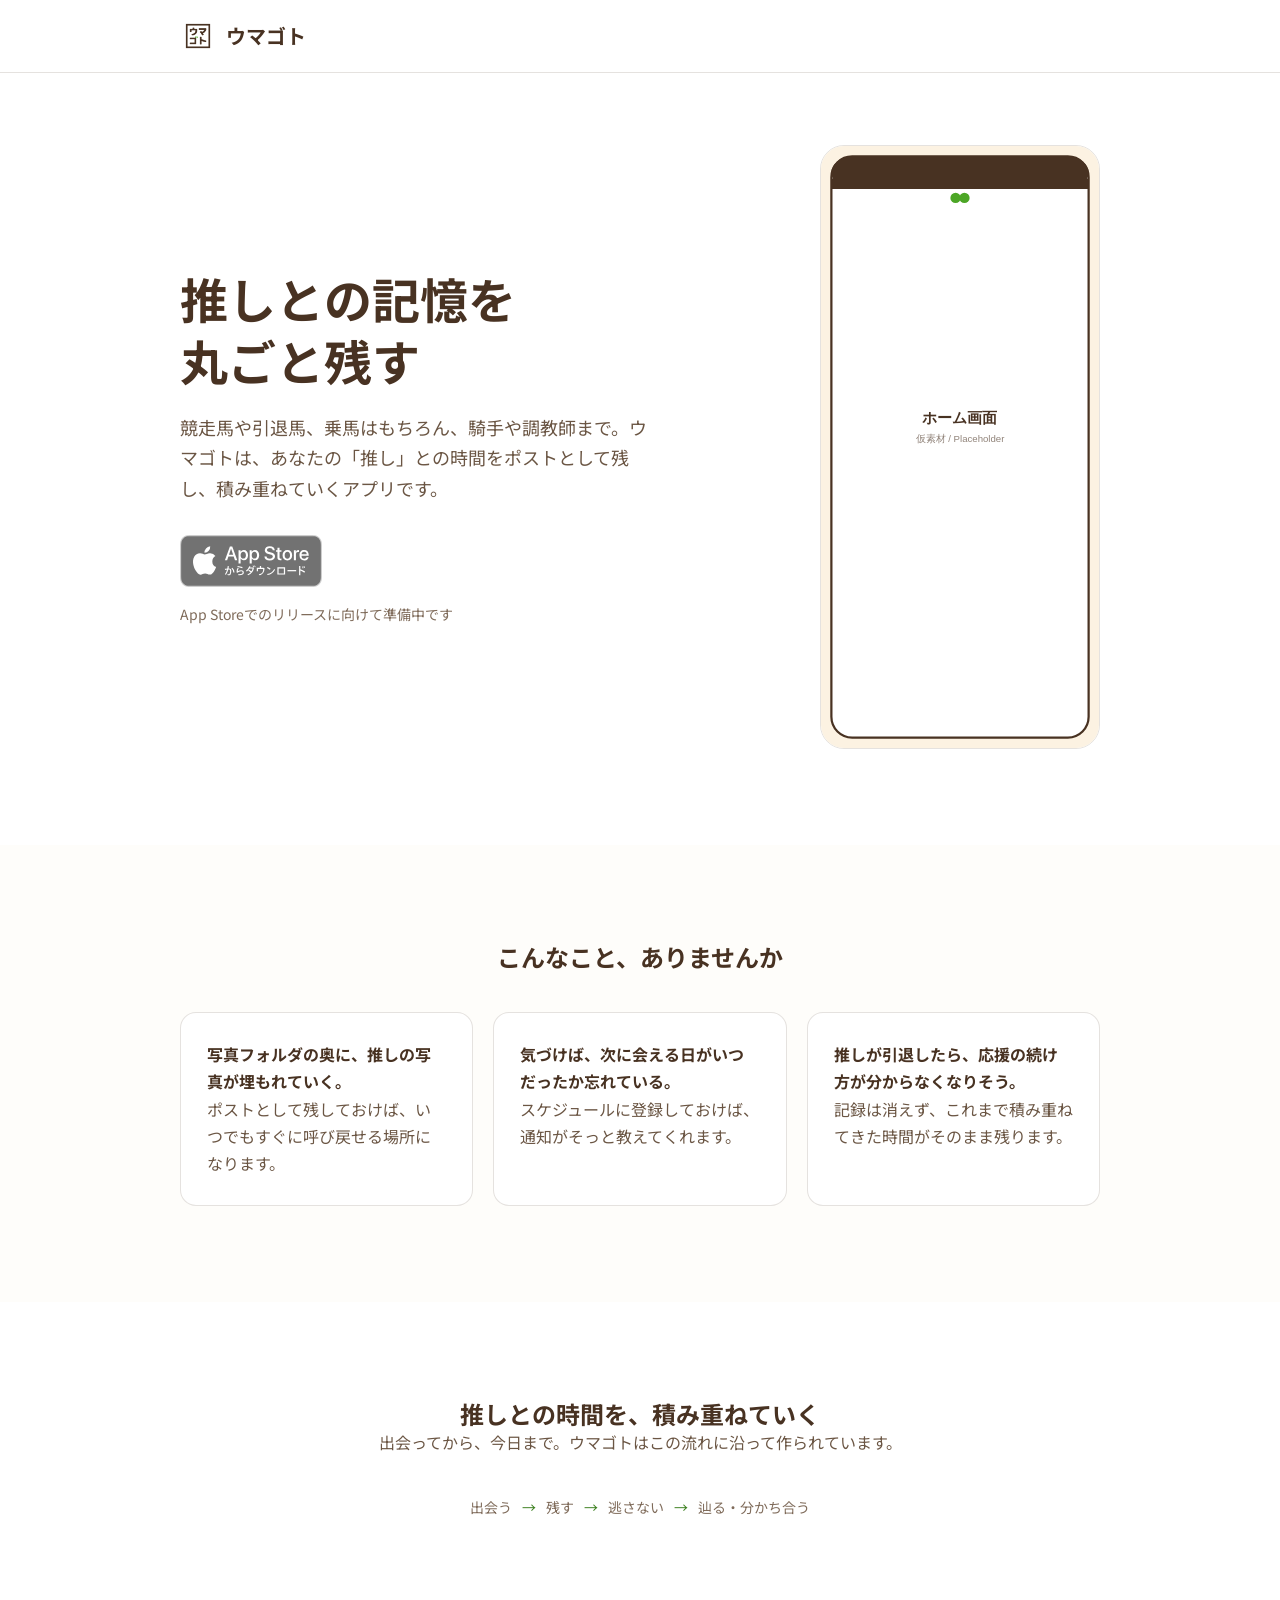
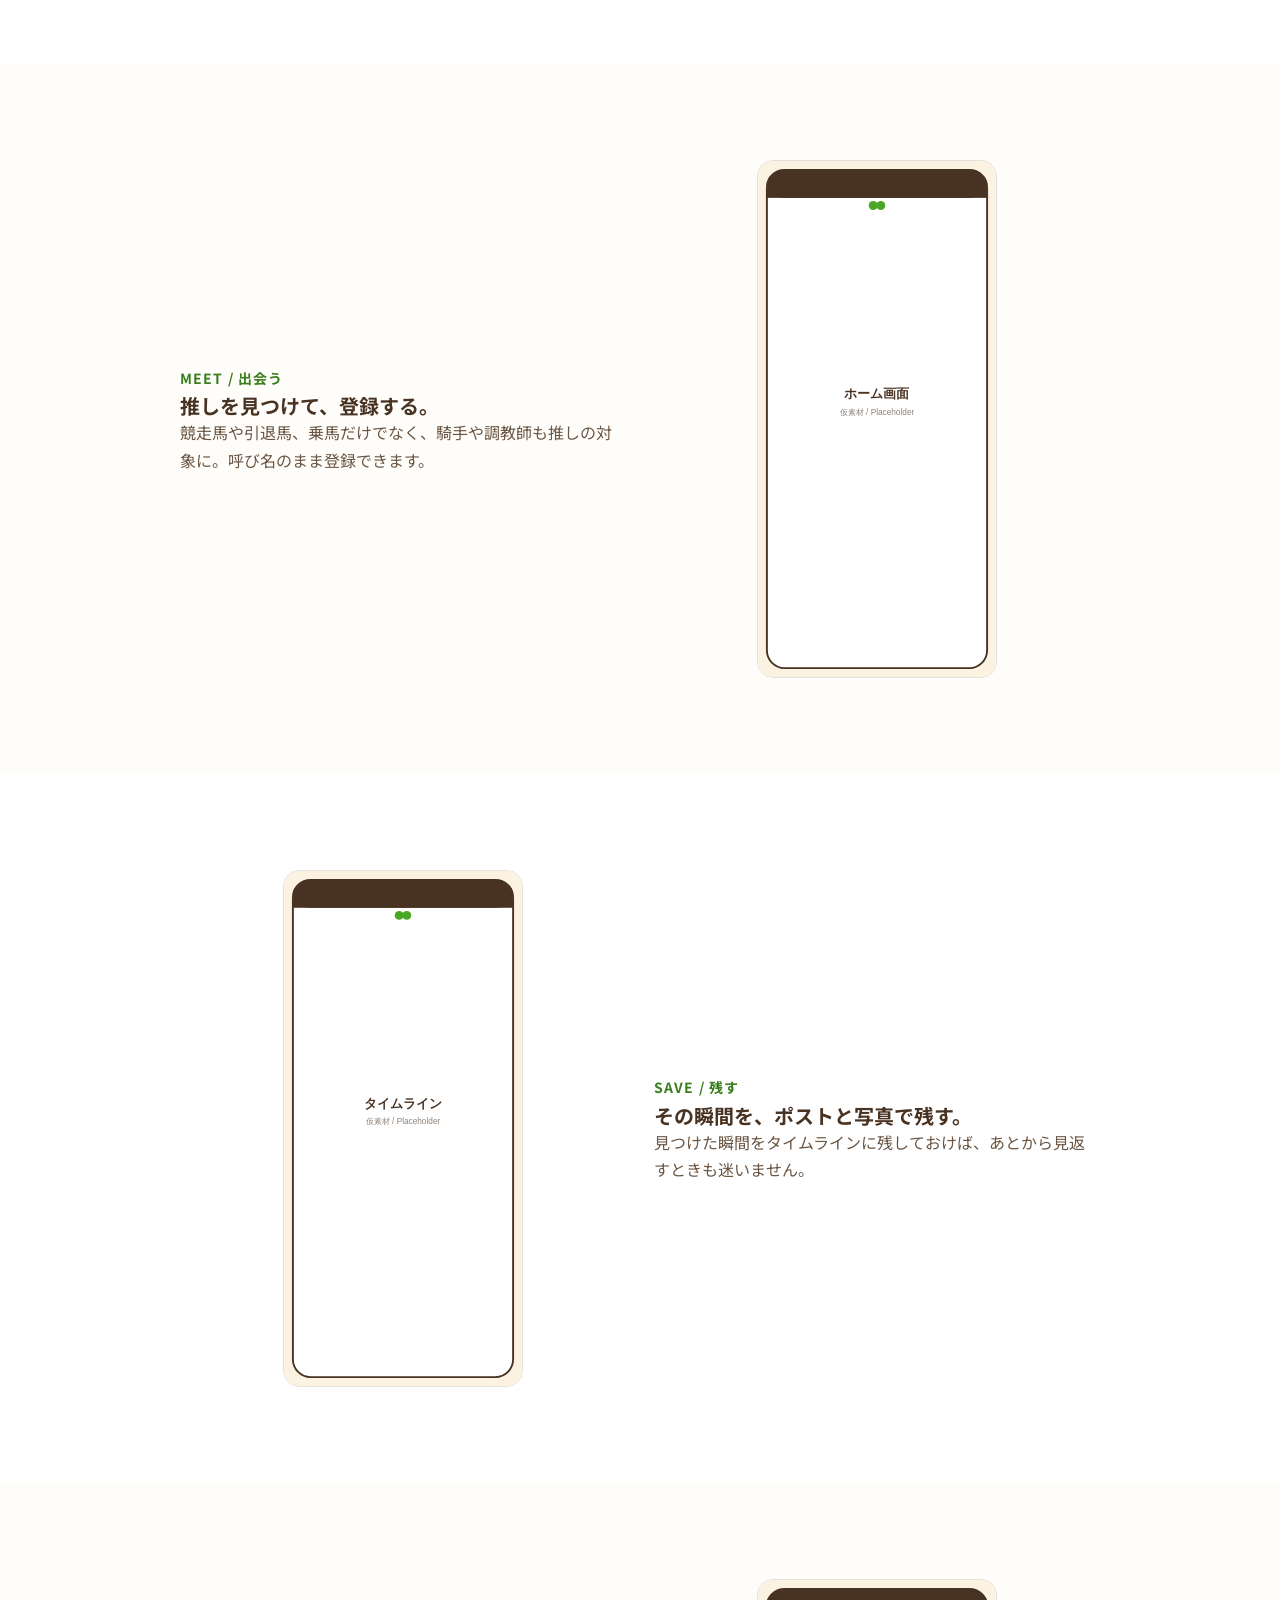
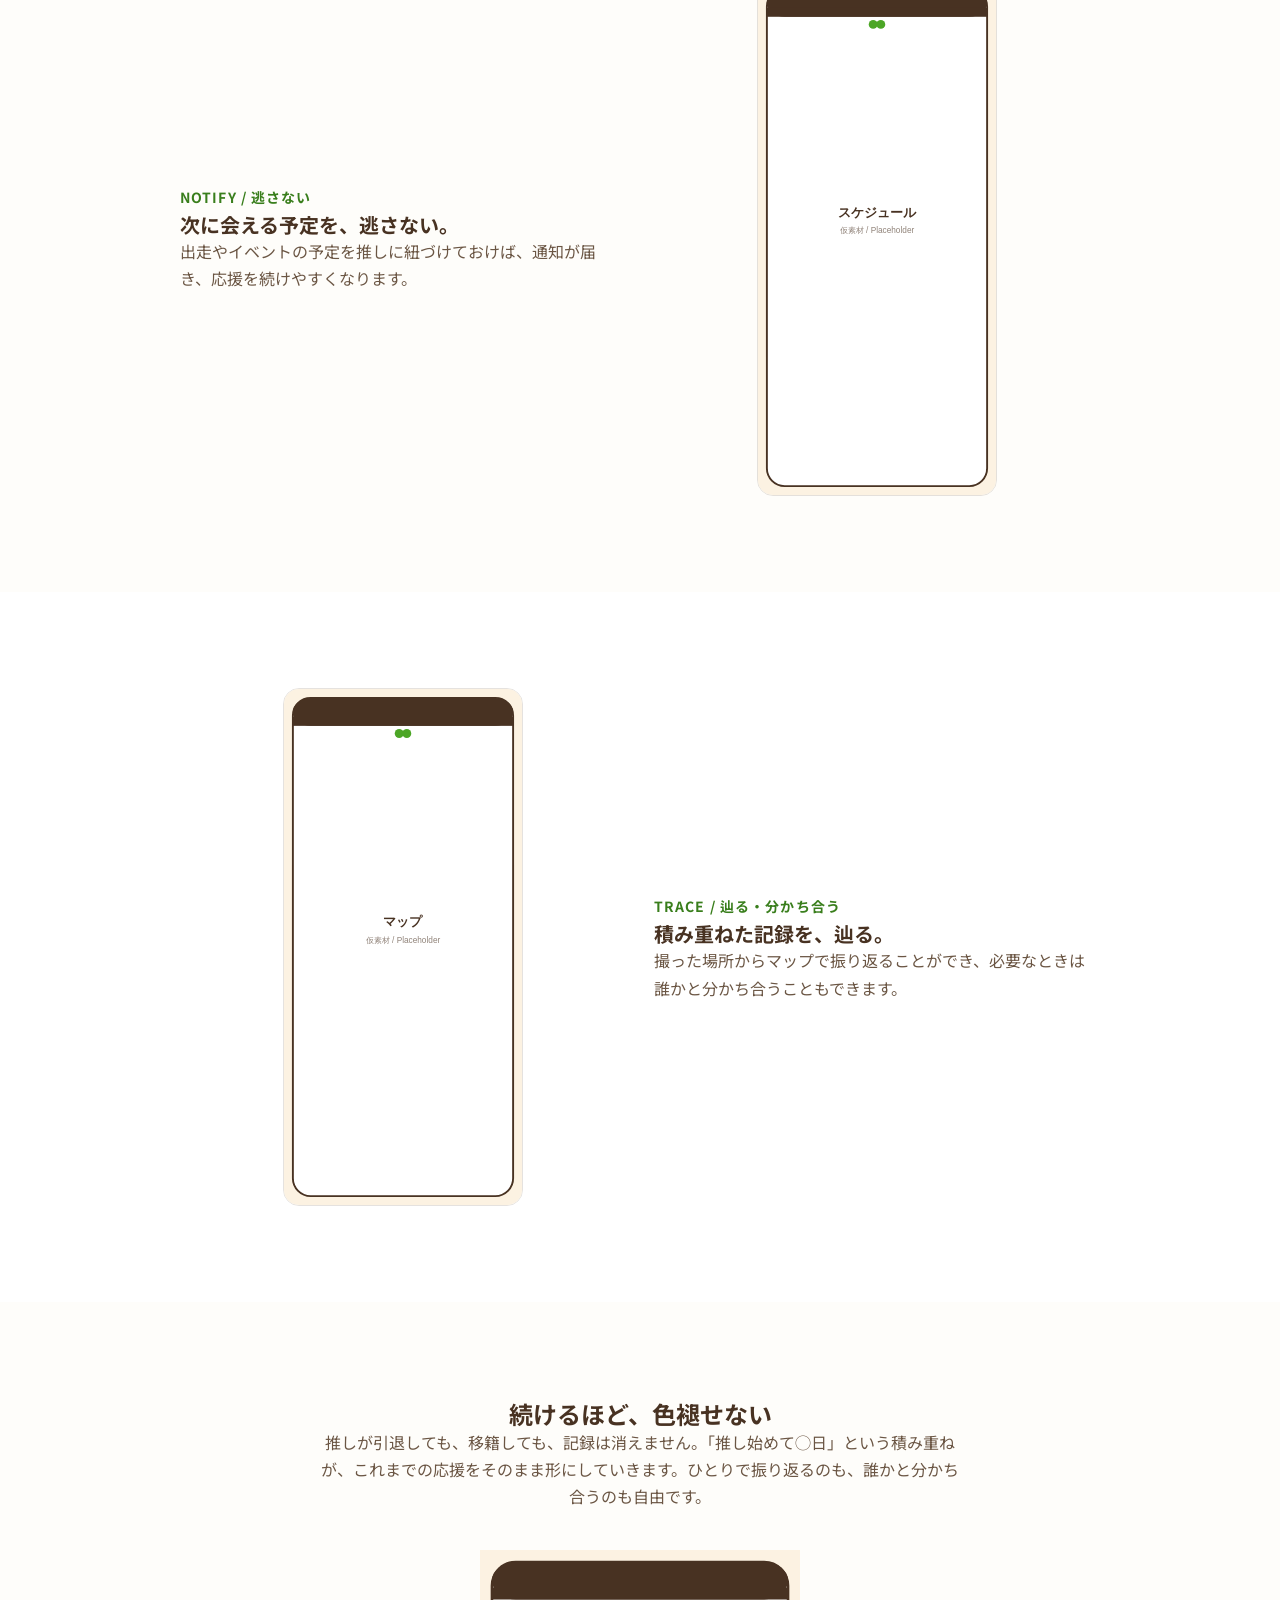
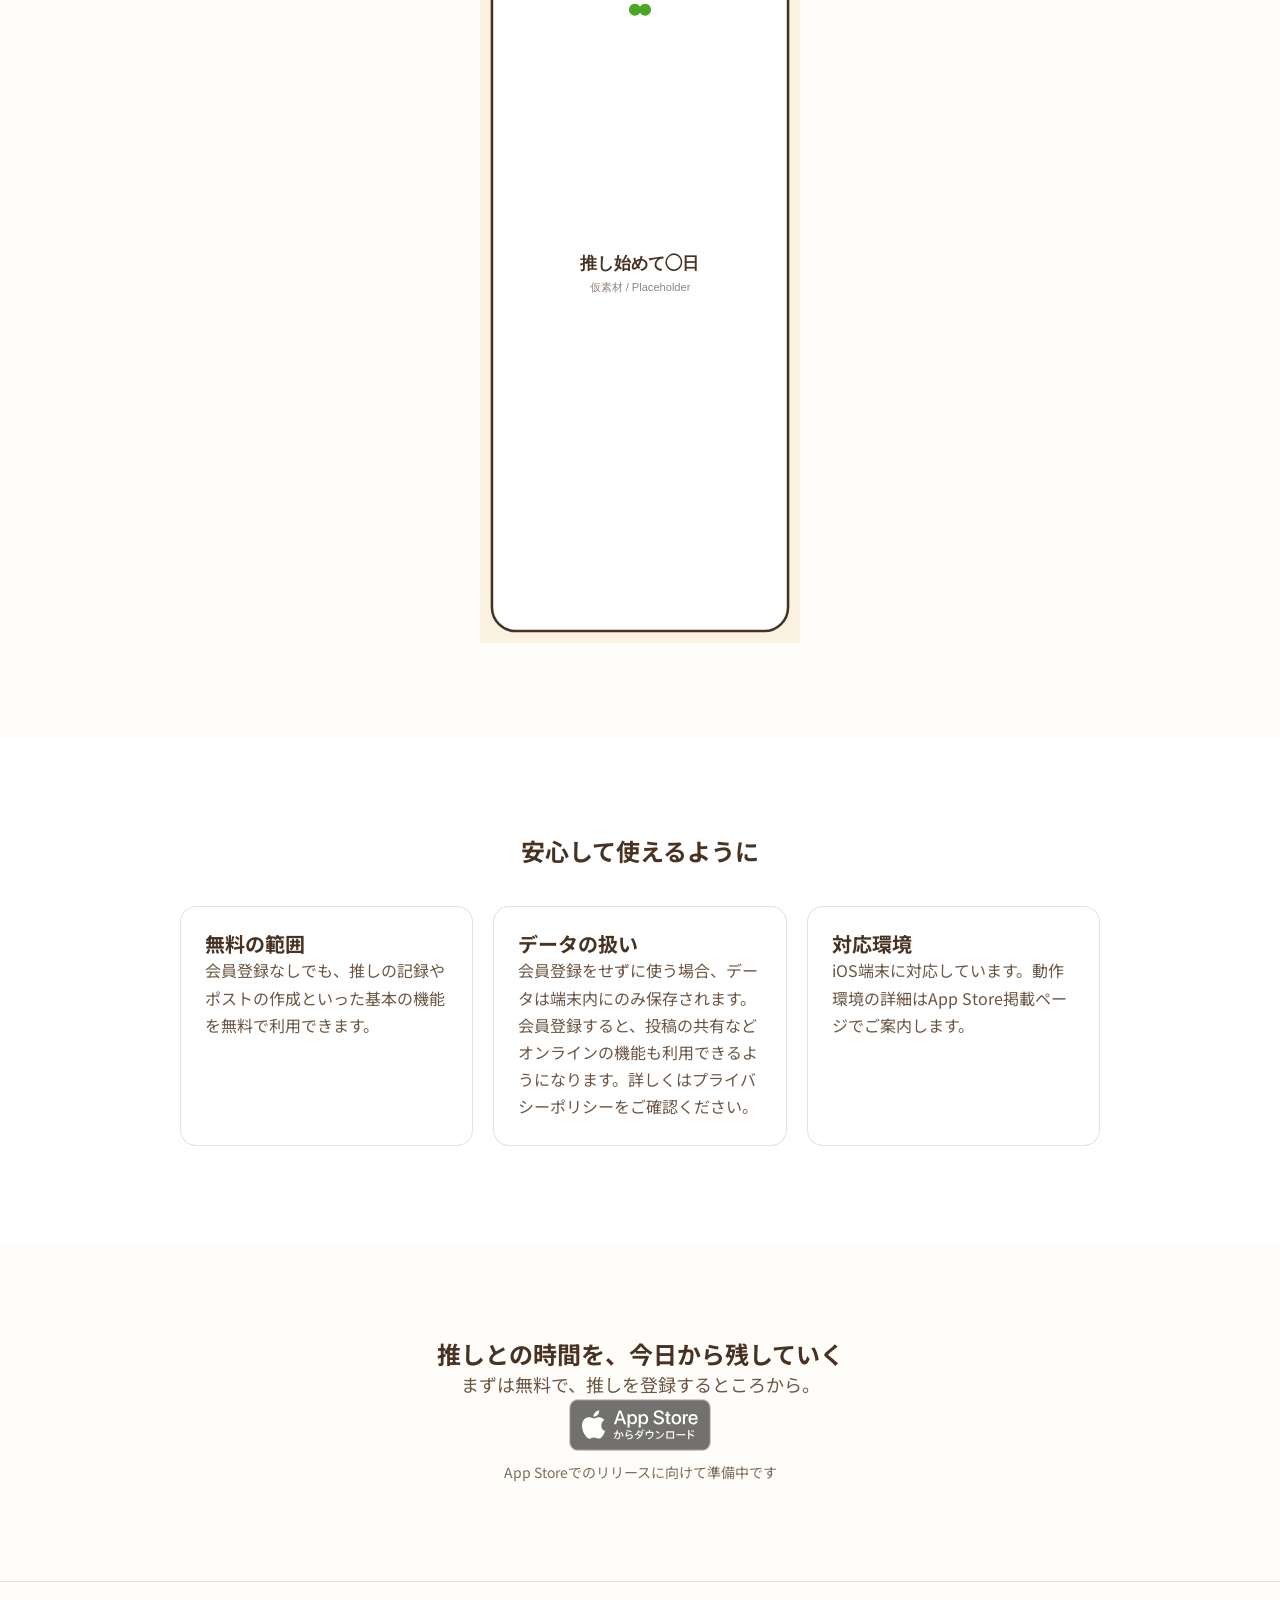
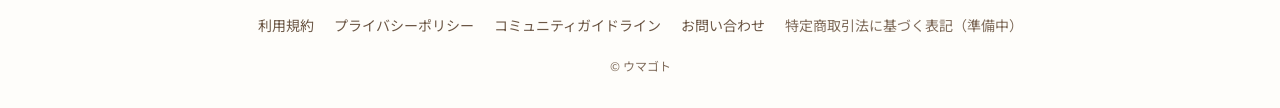
==== commit be2c5ef9: "fix: ファーストビューの余白を調整 - 見出しとリード文の間にmt-5(20px)を追加 - App Storeバッジのブロック全体にmt-8(32px)を追加し、   バッジと注記の間隔もgap" ====
--- a/index.html
+++ b/index.html
@@ -41,9 +41,9 @@
   <section class="pt-14 pb-18 lg:pt-18 lg:pb-24">
     <div class="mx-auto grid max-w-[960px] items-center gap-10 px-5 md:grid-cols-[1.1fr_0.9fr]">
       <div class="hero-copy text-center md:text-left">
-        <h1>推し馬との記憶を、丸ごと残そう</h1>
-        <p class="lede">競走馬や引退馬、乗馬はもちろん、騎手や調教師まで。ウマゴトは、あなたの「推し」との時間をポストとして残し、積み重ねていくアプリです。</p>
-        <div class="hero-cta flex flex-col items-center gap-2.5 md:items-start">
+        <h1>推しとの記憶を<br />丸ごと残す</h1>
+        <p class="lede mt-5">競走馬や引退馬、乗馬はもちろん、騎手や調教師まで。ウマゴトは、あなたの「推し」との時間をポストとして残し、積み重ねていくアプリです。</p>
+        <div class="hero-cta mt-8 flex flex-col items-center gap-4 md:items-start">
           <a class="store-badge-link" href="#" aria-disabled="true" aria-label="App Storeで手に入れよう（準備中）" tabindex="-1">
             <img src="/assets/images/badges/app-store-badge-ja.svg" alt="" width="109" height="40" loading="lazy">
           </a>
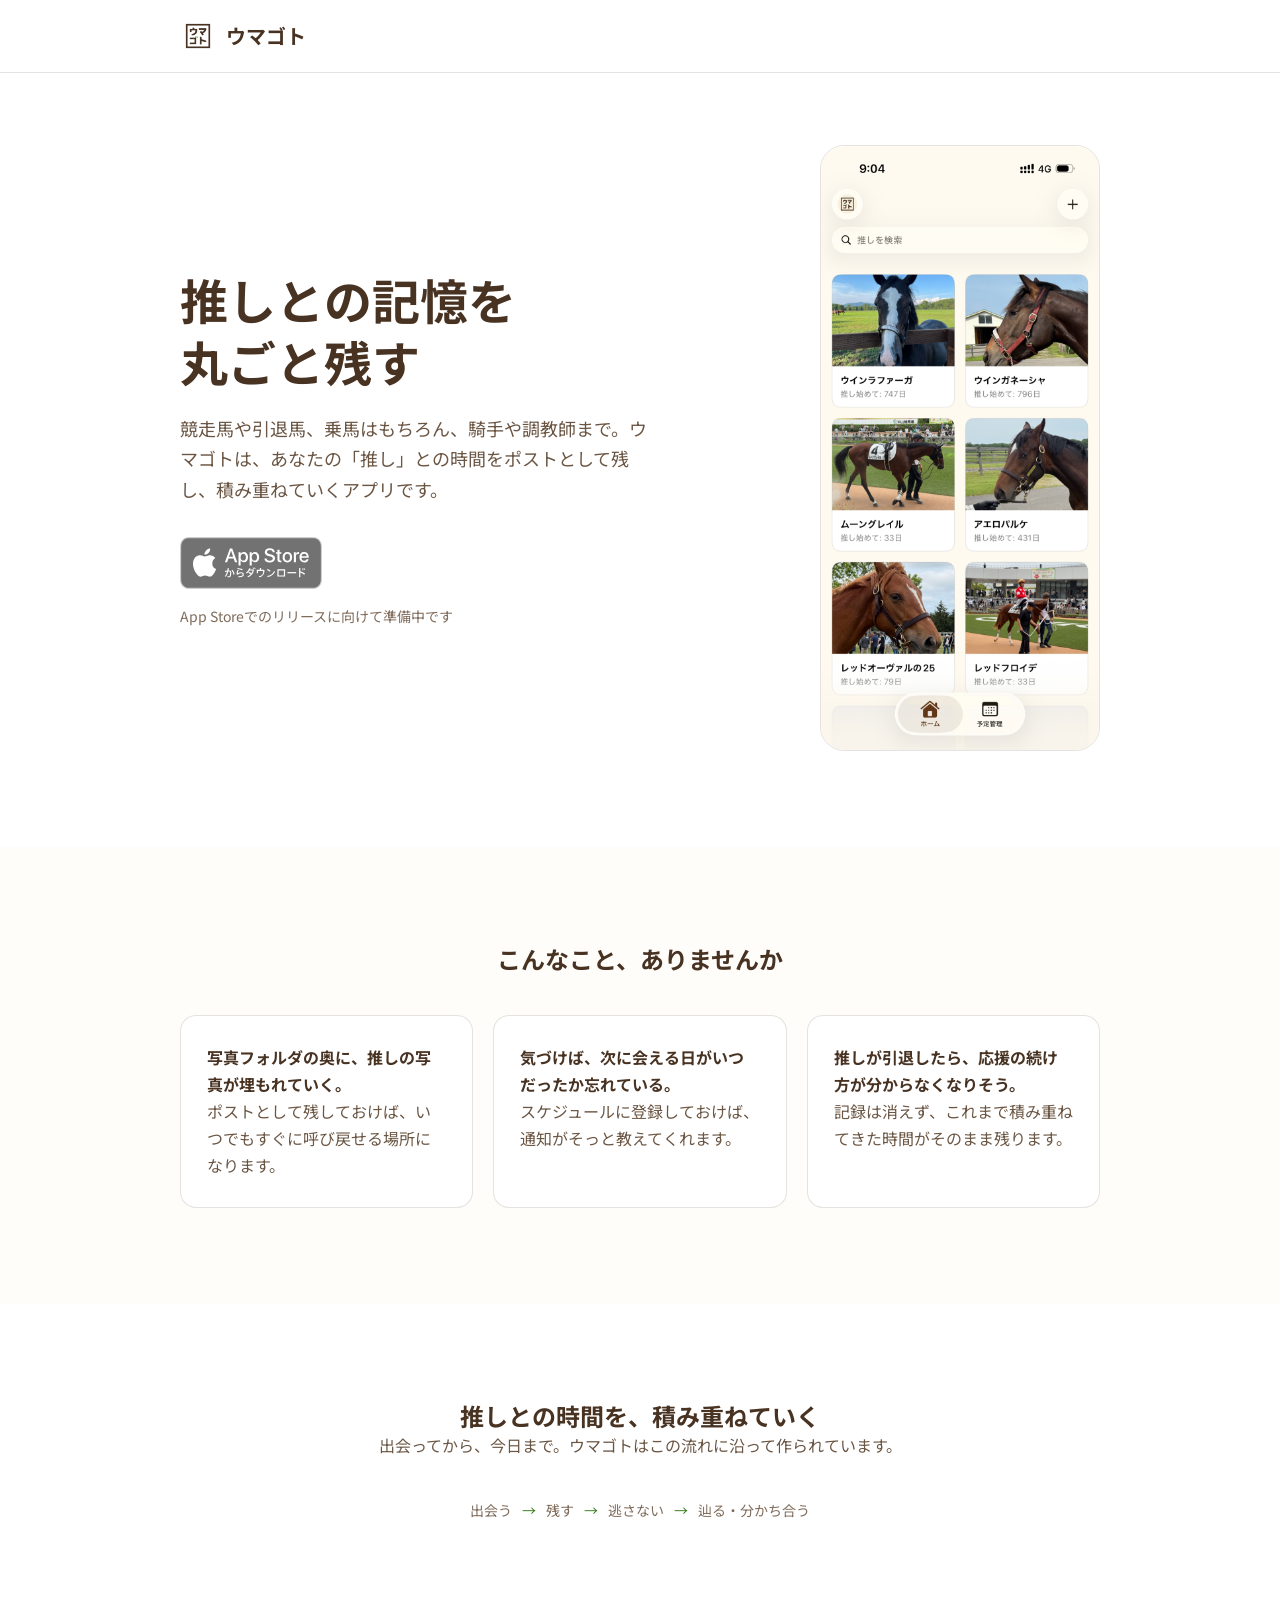
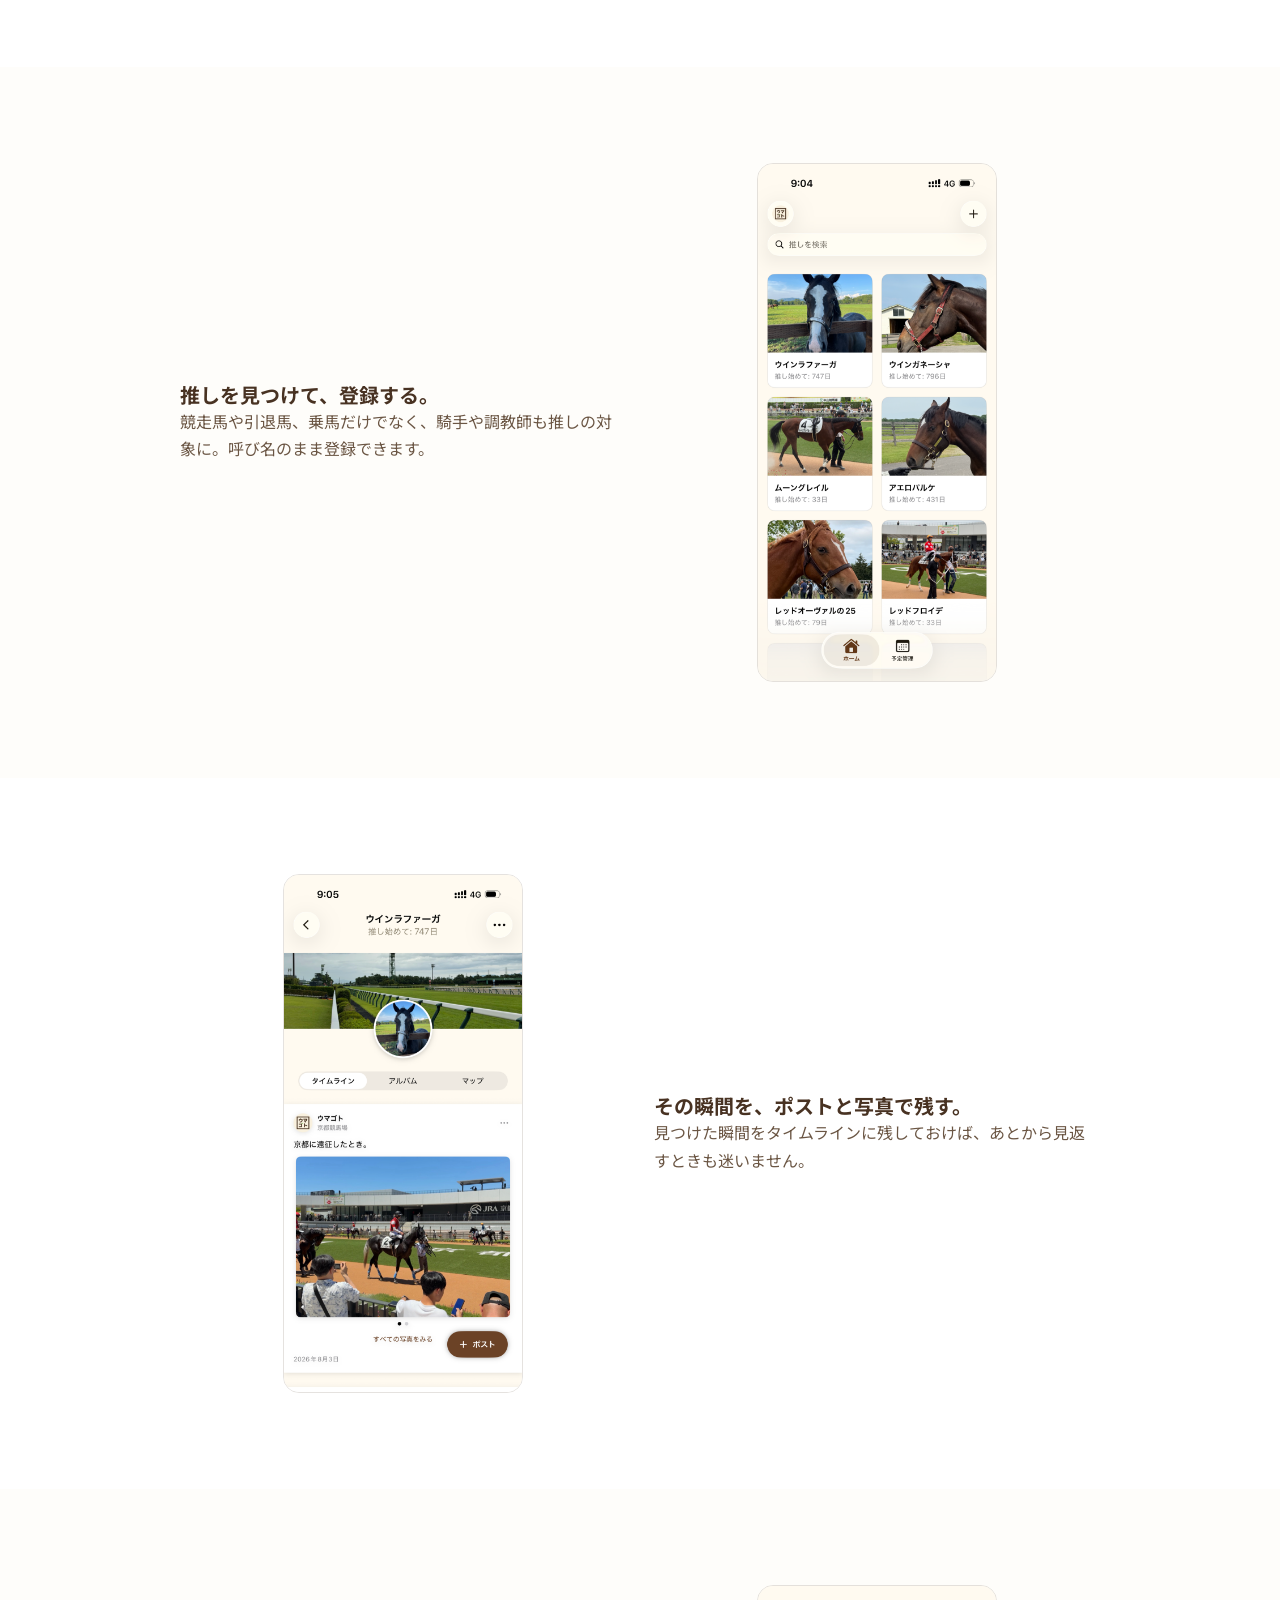
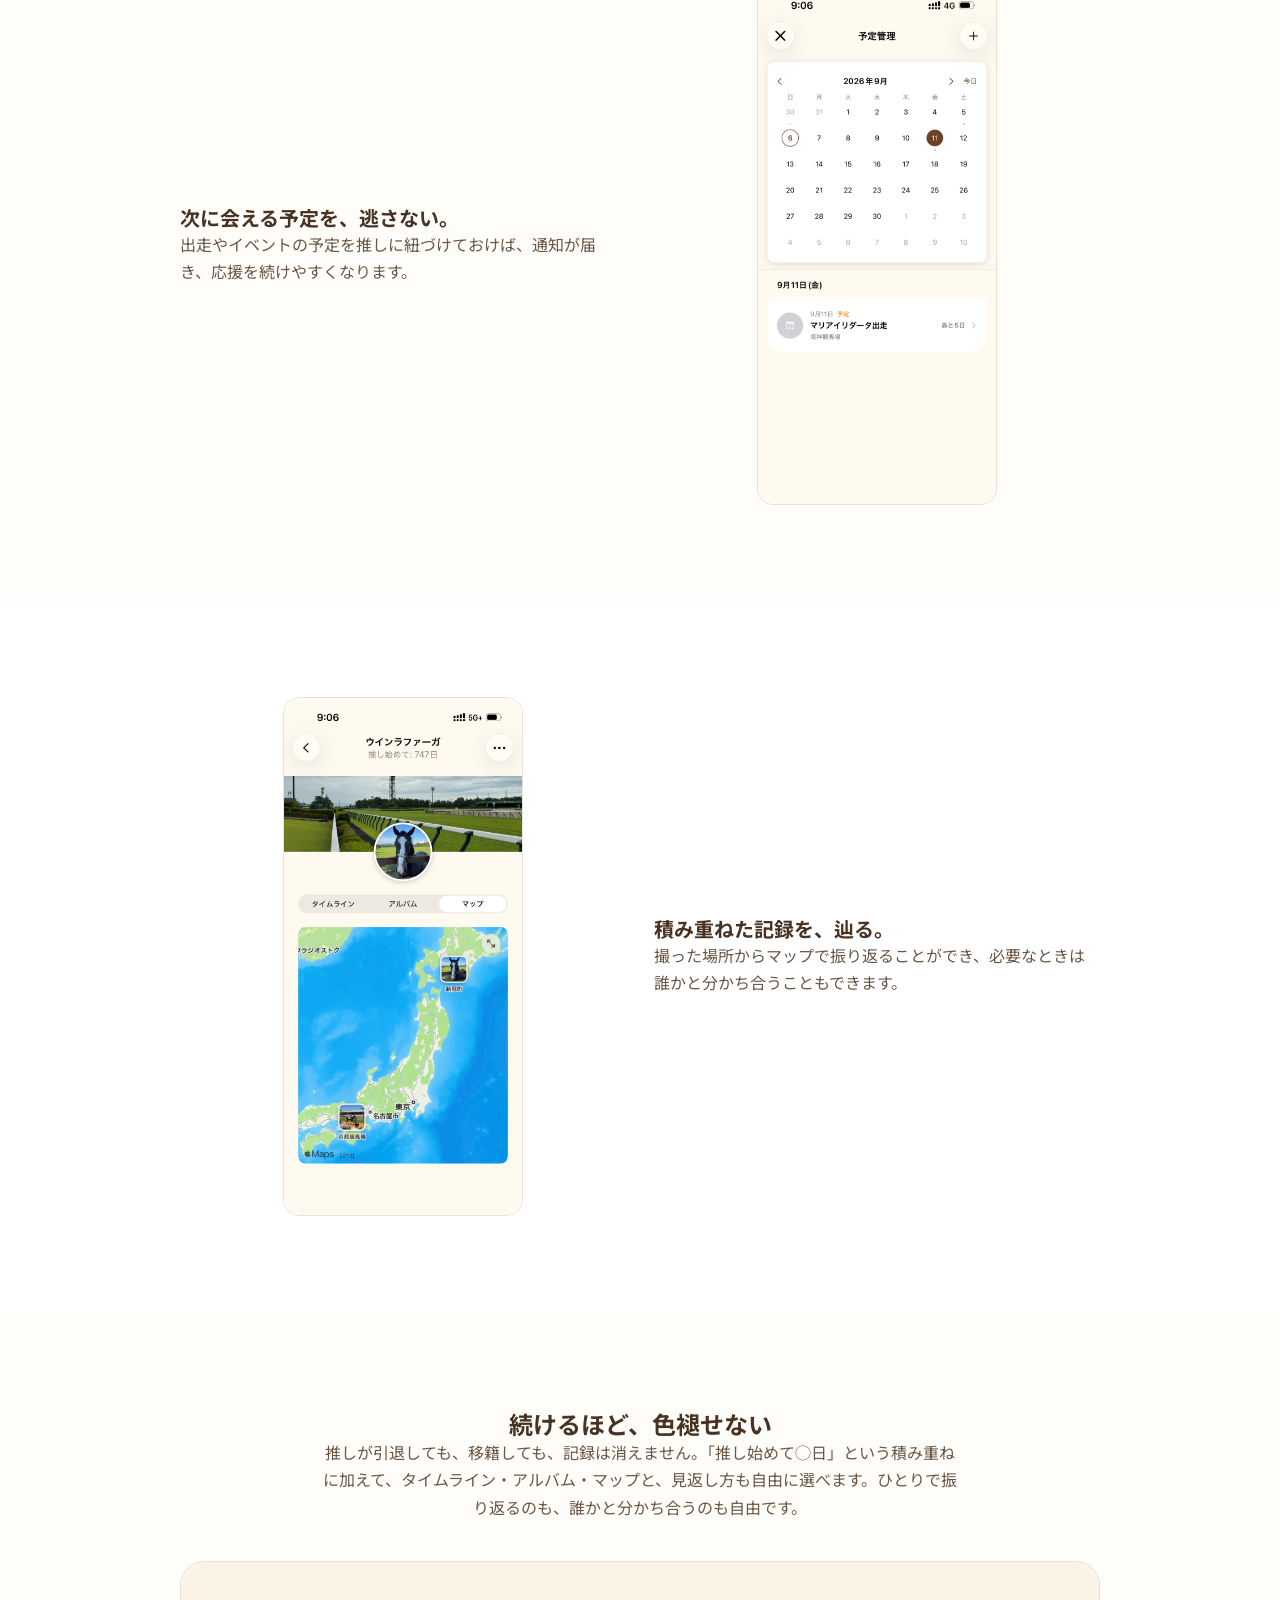
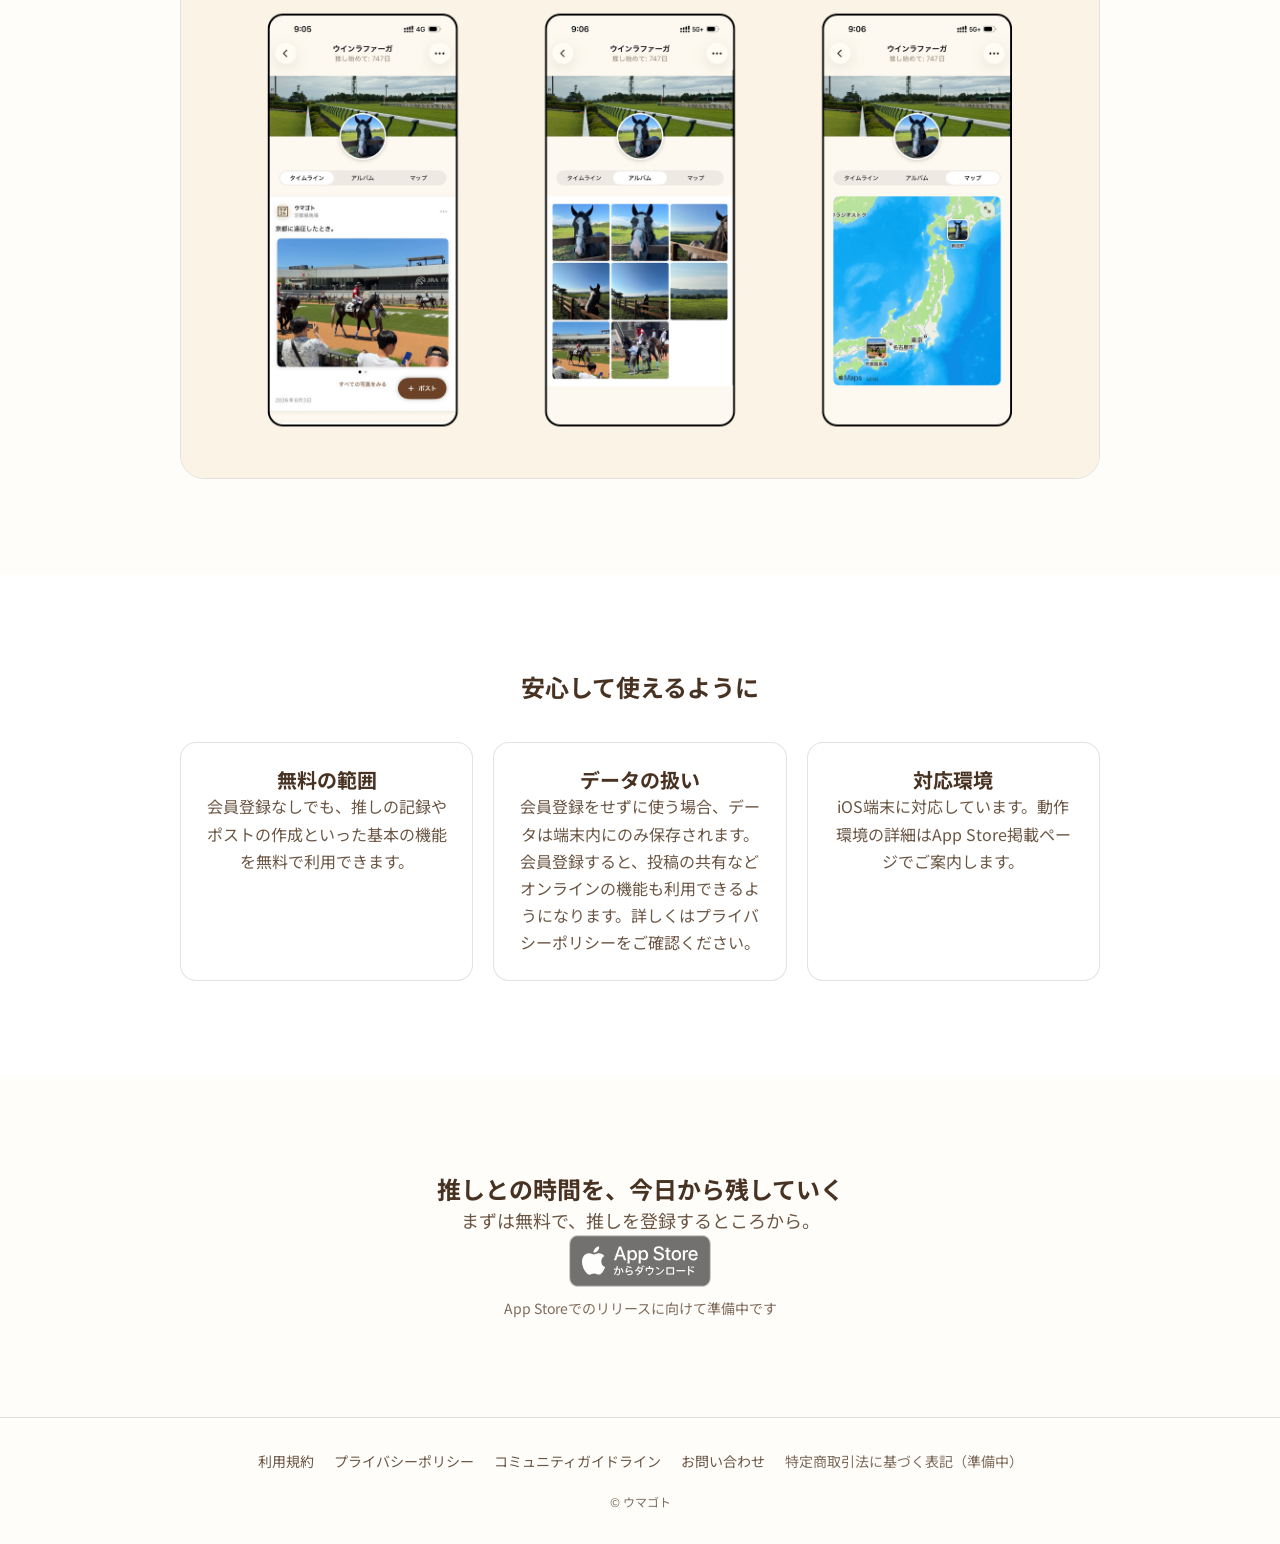
==== commit c70bfa69: "feat: トップページの画像差し替えとデザイン調整 - スクリーンショットのプレースホルダーSVGを実機画像に差し替え   - 01-home / 02-timeline / 05-schedule" ====
--- a/index.html
+++ b/index.html
@@ -51,7 +51,7 @@
         </div>
       </div>
       <div class="hero-visual flex justify-center md:justify-end">
-        <img class="max-w-[280px]" src="/assets/images/screenshots/screenshot-01-home.svg" alt="ウマゴトのホーム画面（仮素材）" width="375" height="812" loading="eager">
+        <img class="max-w-[280px]" src="/assets/images/screenshots/01-home.png" alt="ウマゴトのホーム画面" width="840" height="1826" loading="eager">
       </div>
     </div>
   </section>
@@ -97,12 +97,11 @@
     <div class="mx-auto max-w-[960px] px-5">
       <div class="grid grid-cols-1 items-center gap-7 md:grid-cols-2">
         <div class="feature-copy">
-          <span class="eyebrow">MEET / 出会う</span>
           <h3>推しを見つけて、登録する。</h3>
           <p>競走馬や引退馬、乗馬だけでなく、騎手や調教師も推しの対象に。呼び名のまま登録できます。</p>
         </div>
         <div class="feature-visual">
-          <img class="mx-auto max-w-[240px]" src="/assets/images/screenshots/screenshot-01-home.svg" alt="推しの登録画面（仮素材）" width="375" height="812" loading="lazy">
+          <img class="mx-auto max-w-[240px]" src="/assets/images/screenshots/01-home.png" alt="推しの登録画面" width="840" height="1826" loading="lazy">
         </div>
       </div>
     </div>
@@ -113,12 +112,11 @@
     <div class="mx-auto max-w-[960px] px-5">
       <div class="grid grid-cols-1 items-center gap-7 md:grid-cols-2">
         <div class="feature-copy md:order-2">
-          <span class="eyebrow">SAVE / 残す</span>
           <h3>その瞬間を、ポストと写真で残す。</h3>
           <p>見つけた瞬間をタイムラインに残しておけば、あとから見返すときも迷いません。</p>
         </div>
         <div class="feature-visual md:order-1">
-          <img class="mx-auto max-w-[240px]" src="/assets/images/screenshots/screenshot-02-timeline.svg" alt="タイムライン画面（仮素材）" width="375" height="812" loading="lazy">
+          <img class="mx-auto max-w-[240px]" src="/assets/images/screenshots/02-timeline.png" alt="タイムライン画面" width="840" height="1826" loading="lazy">
         </div>
       </div>
     </div>
@@ -129,12 +127,11 @@
     <div class="mx-auto max-w-[960px] px-5">
       <div class="grid grid-cols-1 items-center gap-7 md:grid-cols-2">
         <div class="feature-copy">
-          <span class="eyebrow">NOTIFY / 逃さない</span>
           <h3>次に会える予定を、逃さない。</h3>
           <p>出走やイベントの予定を推しに紐づけておけば、通知が届き、応援を続けやすくなります。</p>
         </div>
         <div class="feature-visual">
-          <img class="mx-auto max-w-[240px]" src="/assets/images/screenshots/screenshot-05-schedule.svg" alt="スケジュール画面（仮素材）" width="375" height="812" loading="lazy">
+          <img class="mx-auto max-w-[240px]" src="/assets/images/screenshots/05-schedule.png" alt="スケジュール画面" width="840" height="1826" loading="lazy">
         </div>
       </div>
     </div>
@@ -145,12 +142,11 @@
     <div class="mx-auto max-w-[960px] px-5">
       <div class="grid grid-cols-1 items-center gap-7 md:grid-cols-2">
         <div class="feature-copy md:order-2">
-          <span class="eyebrow">TRACE / 辿る・分かち合う</span>
           <h3>積み重ねた記録を、辿る。</h3>
           <p>撮った場所からマップで振り返ることができ、必要なときは誰かと分かち合うこともできます。</p>
         </div>
         <div class="feature-visual md:order-1">
-          <img class="mx-auto max-w-[240px]" src="/assets/images/screenshots/screenshot-06-map.svg" alt="マップ画面（仮素材）" width="375" height="812" loading="lazy">
+          <img class="mx-auto max-w-[240px]" src="/assets/images/screenshots/06-map.png" alt="マップ画面" width="840" height="1826" loading="lazy">
         </div>
       </div>
     </div>
@@ -161,10 +157,10 @@
     <div class="mx-auto max-w-[960px] px-5">
       <div class="section-head mx-auto mb-10 max-w-[640px] text-center">
         <h2 id="continuity-heading">続けるほど、色褪せない</h2>
-        <p>推しが引退しても、移籍しても、記録は消えません。「推し始めて◯日」という積み重ねが、これまでの応援をそのまま形にしていきます。ひとりで振り返るのも、誰かと分かち合うのも自由です。</p>
-      </div>
-      <div class="mx-auto mt-8 max-w-xs">
-        <img src="/assets/images/screenshots/screenshot-03-anniversary.svg" alt="推し始めてからの日数を記録する画面（仮素材）" width="375" height="812" loading="lazy">
+        <p>推しが引退しても、移籍しても、記録は消えません。「推し始めて◯日」という積み重ねに加えて、タイムライン・アルバム・マップと、見返し方も自由に選べます。ひとりで振り返るのも、誰かと分かち合うのも自由です。</p>
+      </div>
+      <div class="continuity-visual mx-auto mt-8">
+        <img class="w-full" src="/assets/images/screenshots/03-memories.png" alt="タイムライン・アルバム・マップの3つの見え方で記録を振り返る画面" width="1920" height="1080" loading="lazy">
       </div>
     </div>
   </section>
@@ -176,15 +172,15 @@
         <h2 id="trust-heading">安心して使えるように</h2>
       </div>
       <div class="grid grid-cols-1 gap-5 md:grid-cols-3">
-        <div class="trust-item p-6">
+        <div class="trust-item p-6 text-center">
           <h3>無料の範囲</h3>
           <p>会員登録なしでも、推しの記録やポストの作成といった基本の機能を無料で利用できます。</p>
         </div>
-        <div class="trust-item p-6">
+        <div class="trust-item p-6 text-center">
           <h3>データの扱い</h3>
           <p>会員登録をせずに使う場合、データは端末内にのみ保存されます。会員登録すると、投稿の共有などオンラインの機能も利用できるようになります。詳しくは<a href="/privacy/">プライバシーポリシー</a>をご確認ください。</p>
         </div>
-        <div class="trust-item p-6">
+        <div class="trust-item p-6 text-center">
           <h3>対応環境</h3>
           <p>iOS端末に対応しています。動作環境の詳細はApp Store掲載ページでご案内します。</p>
         </div>
--- a/assets/css/style.css
+++ b/assets/css/style.css
@@ -95,17 +95,6 @@
   color: var(--color-brown-soft);
 }
 
-/* Eyebrowラベル（自己完結コンポーネント） --------------------------------- */
-.eyebrow {
-  display: inline-block;
-  font-size: var(--font-size-caption);
-  line-height: var(--line-height-heading);
-  letter-spacing: 0.08em;
-  font-weight: 700;
-  color: var(--color-green);
-  margin-bottom: 6px;
-}
-
 /* Hero ---------------------------------------------------------------------- */
 .hero-copy h1 {
   font-size: clamp(var(--font-size-heading-lg), 5vw, var(--font-size-display));
@@ -182,6 +171,12 @@
   content: "→";
   margin-left: 10px;
   color: var(--color-green);
+}
+
+/* 続ける価値（自己完結コンポーネント） --------------------------------------- */
+.continuity-visual img {
+  border-radius: var(--radius-lg);
+  border: 1px solid var(--color-border);
 }
 
 /* Trust --------------------------------------------------------------------------- */
